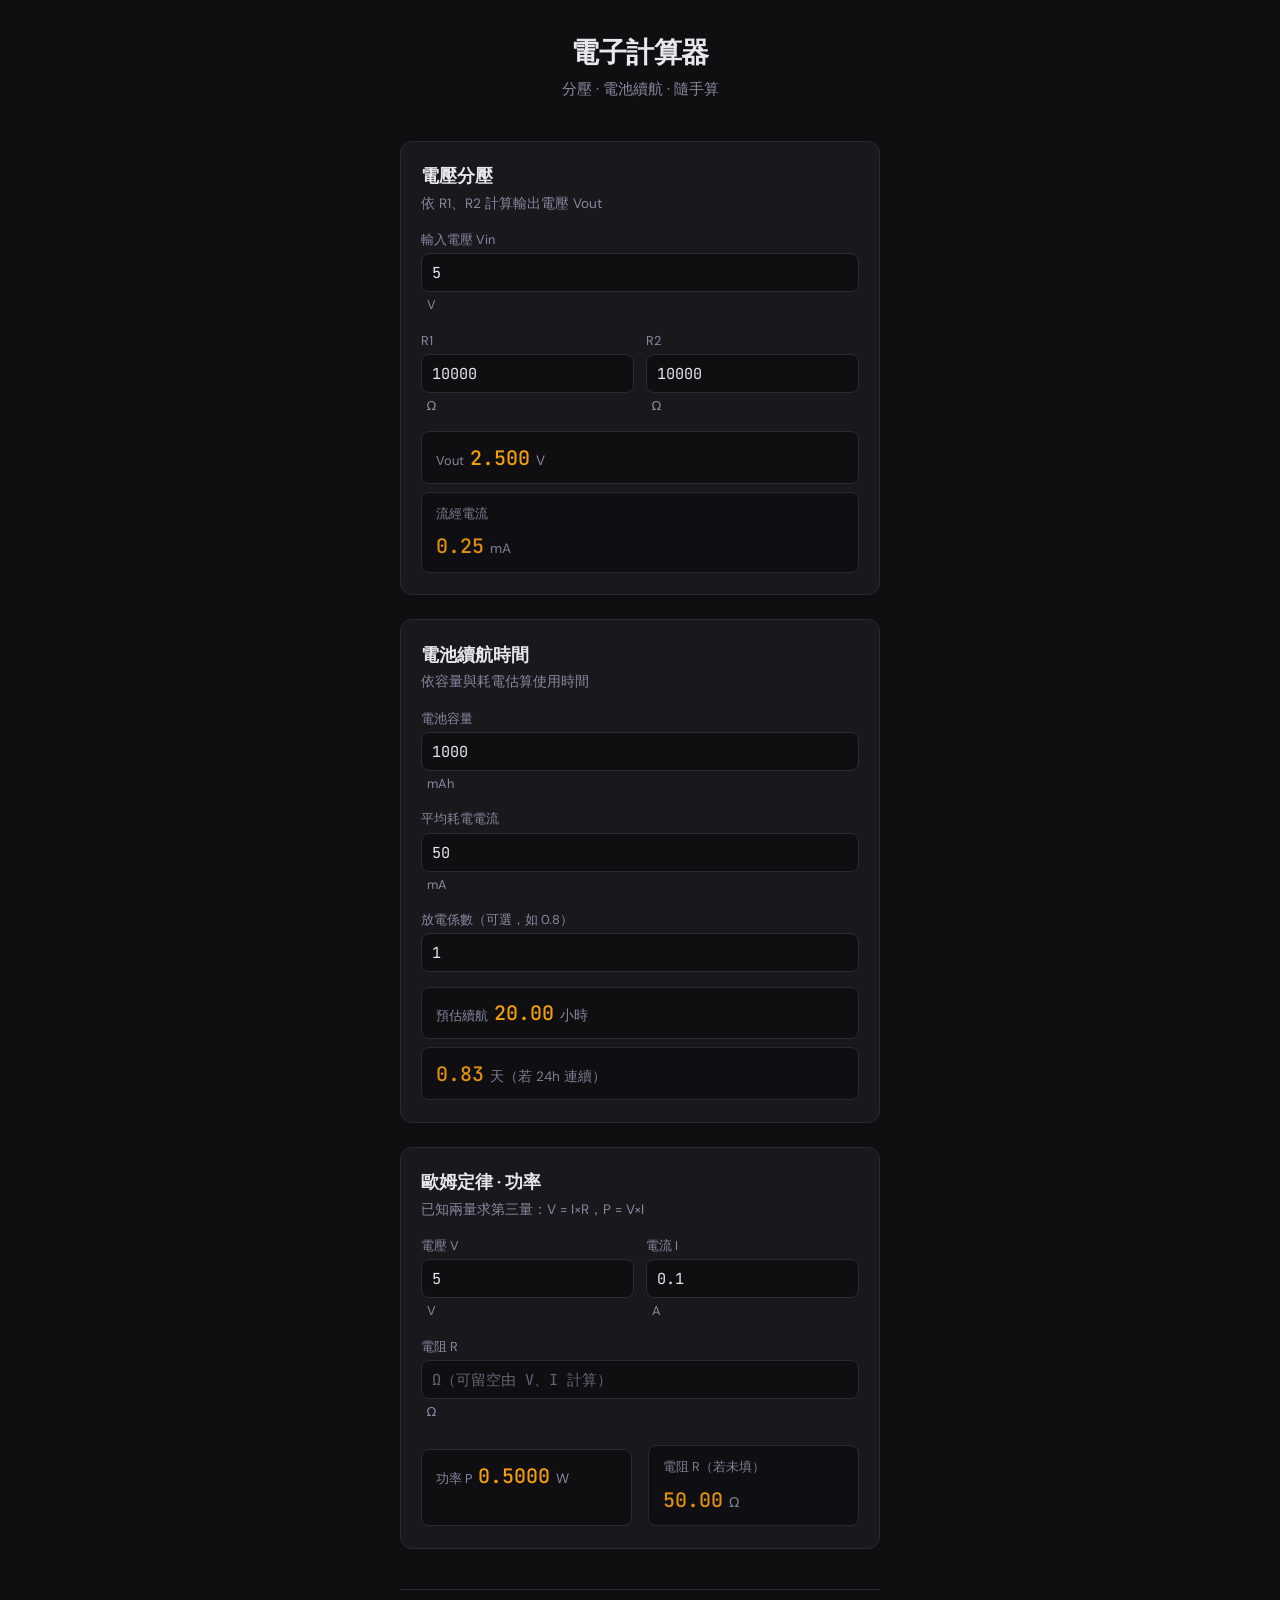
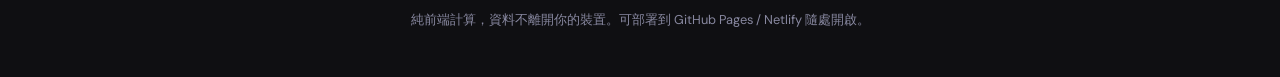
==== index.html @ b0f79627 "Add files via upload Initial upload" ====
<!DOCTYPE html>
<html lang="zh-Hant">
<head>
  <meta charset="UTF-8">
  <meta name="viewport" content="width=device-width, initial-scale=1">
  <title>電子計算器 · 分壓 · 電池續航</title>
  <link rel="preconnect" href="https://fonts.googleapis.com">
  <link rel="preconnect" href="https://fonts.gstatic.com" crossorigin>
  <link href="https://fonts.googleapis.com/css2?family=DM+Sans:ital,opsz,wght@0,9..40,400;0,9..40,600;0,9..40,700&family=JetBrains+Mono:wght@400;500&display=swap" rel="stylesheet">
  <link rel="stylesheet" href="styles.css">
</head>
<body>
  <div class="page">
    <header class="header">
      <h1>電子計算器</h1>
      <p class="tagline">分壓 · 電池續航 · 隨手算</p>
    </header>

    <main class="calculators">
      <!-- 電壓分壓 -->
      <section class="card" id="voltage-divider">
        <h2>電壓分壓</h2>
        <p class="card-desc">依 R1、R2 計算輸出電壓 Vout</p>
        <div class="form-row">
          <label>
            <span>輸入電壓 Vin</span>
            <input type="number" id="vin" value="5" step="any" min="0" placeholder="V">
            <span class="unit">V</span>
          </label>
        </div>
        <div class="form-row two-cols">
          <label>
            <span>R1</span>
            <input type="number" id="r1" value="10000" step="any" min="0" placeholder="Ω">
            <span class="unit">Ω</span>
          </label>
          <label>
            <span>R2</span>
            <input type="number" id="r2" value="10000" step="any" min="0" placeholder="Ω">
            <span class="unit">Ω</span>
          </label>
        </div>
        <div class="result-box">
          <div class="result-label">Vout</div>
          <div class="result-value" id="vout">—</div>
          <div class="result-unit">V</div>
        </div>
        <div class="result-box secondary">
          <div class="result-label">流經電流</div>
          <div class="result-value" id="divider-current">—</div>
          <div class="result-unit">mA</div>
        </div>
      </section>

      <!-- 電池續航 -->
      <section class="card" id="battery-life">
        <h2>電池續航時間</h2>
        <p class="card-desc">依容量與耗電估算使用時間</p>
        <div class="form-row">
          <label>
            <span>電池容量</span>
            <input type="number" id="capacity" value="1000" step="any" min="0" placeholder="mAh">
            <span class="unit">mAh</span>
          </label>
        </div>
        <div class="form-row">
          <label>
            <span>平均耗電電流</span>
            <input type="number" id="current-draw" value="50" step="any" min="0" placeholder="mA">
            <span class="unit">mA</span>
          </label>
        </div>
        <div class="form-row optional">
          <label>
            <span>放電係數（可選，如 0.8）</span>
            <input type="number" id="discharge-factor" value="1" step="0.05" min="0.1" max="1" placeholder="0.8">
          </label>
        </div>
        <div class="result-box">
          <div class="result-label">預估續航</div>
          <div class="result-value" id="runtime">—</div>
          <div class="result-unit">小時</div>
        </div>
        <div class="result-box secondary">
          <div class="result-value" id="runtime-days">—</div>
          <div class="result-unit">天（若 24h 連續）</div>
        </div>
      </section>

      <!-- 歐姆定律 / 功率 -->
      <section class="card" id="ohms-power">
        <h2>歐姆定律 · 功率</h2>
        <p class="card-desc">已知兩量求第三量：V = I×R，P = V×I</p>
        <div class="form-row two-cols">
          <label>
            <span>電壓 V</span>
            <input type="number" id="v" value="5" step="any" min="0" placeholder="V">
            <span class="unit">V</span>
          </label>
          <label>
            <span>電流 I</span>
            <input type="number" id="i" value="0.1" step="any" min="0" placeholder="A">
            <span class="unit">A</span>
          </label>
        </div>
        <div class="form-row">
          <label>
            <span>電阻 R</span>
            <input type="number" id="r" value="" step="any" min="0" placeholder="Ω（可留空由 V、I 計算）">
            <span class="unit">Ω</span>
          </label>
        </div>
        <div class="result-row">
          <div class="result-box">
            <div class="result-label">功率 P</div>
            <div class="result-value" id="power">—</div>
            <div class="result-unit">W</div>
          </div>
          <div class="result-box secondary">
            <div class="result-label">電阻 R（若未填）</div>
            <div class="result-value" id="r-calc">—</div>
            <div class="result-unit">Ω</div>
          </div>
        </div>
      </section>
    </main>

    <footer class="footer">
      <p>純前端計算，資料不離開你的裝置。可部署到 GitHub Pages / Netlify 隨處開啟。</p>
    </footer>
  </div>
  <script src="app.js"></script>
</body>
</html>
---- styles.css ----
:root {
  --bg: #0f0f12;
  --surface: #18181d;
  --surface-hover: #1e1e24;
  --border: #2a2a32;
  --text: #e8e8ec;
  --text-muted: #8888a0;
  --accent: #f59e0b;
  --accent-dim: #b45309;
  --success: #22c55e;
  --radius: 12px;
  --font-sans: 'DM Sans', system-ui, sans-serif;
  --font-mono: 'JetBrains Mono', ui-monospace, monospace;
}

* {
  box-sizing: border-box;
}

body {
  margin: 0;
  min-height: 100vh;
  background: var(--bg);
  color: var(--text);
  font-family: var(--font-sans);
  font-size: 16px;
  line-height: 1.5;
  -webkit-font-smoothing: antialiased;
}

.page {
  max-width: 520px;
  margin: 0 auto;
  padding: 2rem 1.25rem 3rem;
}

/* Header */
.header {
  text-align: center;
  margin-bottom: 2.5rem;
}

.header h1 {
  font-size: 1.75rem;
  font-weight: 700;
  letter-spacing: -0.02em;
  margin: 0 0 0.25rem;
  color: var(--text);
}

.tagline {
  margin: 0;
  color: var(--text-muted);
  font-size: 0.95rem;
}

/* Cards */
.calculators {
  display: flex;
  flex-direction: column;
  gap: 1.5rem;
}

.card {
  background: var(--surface);
  border: 1px solid var(--border);
  border-radius: var(--radius);
  padding: 1.35rem 1.25rem;
  transition: border-color 0.15s ease, background 0.15s ease;
}

.card:hover {
  background: var(--surface-hover);
  border-color: #353540;
}

.card h2 {
  font-size: 1.1rem;
  font-weight: 600;
  margin: 0 0 0.25rem;
  color: var(--text);
}

.card-desc {
  margin: 0 0 1rem;
  font-size: 0.85rem;
  color: var(--text-muted);
}

/* Form */
.form-row {
  margin-bottom: 0.9rem;
}

.form-row.two-cols {
  display: grid;
  grid-template-columns: 1fr 1fr;
  gap: 0.75rem;
}

.form-row.optional .unit {
  display: none;
}

label {
  display: block;
}

label span:first-child {
  display: block;
  font-size: 0.8rem;
  color: var(--text-muted);
  margin-bottom: 0.25rem;
}

input[type="number"] {
  width: 100%;
  padding: 0.5rem 0.65rem;
  font-family: var(--font-mono);
  font-size: 0.95rem;
  color: var(--text);
  background: var(--bg);
  border: 1px solid var(--border);
  border-radius: 8px;
  -moz-appearance: textfield;
}

input[type="number"]::placeholder {
  color: var(--text-muted);
  opacity: 0.7;
}

input[type="number"]::-webkit-outer-spin-button,
input[type="number"]::-webkit-inner-spin-button {
  -webkit-appearance: none;
  margin: 0;
}

input[type="number"]:focus {
  outline: none;
  border-color: var(--accent);
  box-shadow: 0 0 0 2px rgba(245, 158, 11, 0.2);
}

.unit {
  font-size: 0.8rem;
  color: var(--text-muted);
  margin-left: 0.35rem;
}

/* Results */
.result-box {
  display: flex;
  align-items: baseline;
  gap: 0.4rem;
  flex-wrap: wrap;
  margin-top: 0.75rem;
  padding: 0.65rem 0.85rem;
  background: var(--bg);
  border-radius: 8px;
  border: 1px solid var(--border);
}

.result-box.secondary {
  margin-top: 0.5rem;
  opacity: 0.9;
}

.result-label {
  font-size: 0.8rem;
  color: var(--text-muted);
  width: 100%;
  margin-bottom: 0.15rem;
}

.result-box:not(.secondary) .result-label {
  width: auto;
  margin-bottom: 0;
}

.result-value {
  font-family: var(--font-mono);
  font-size: 1.25rem;
  font-weight: 500;
  color: var(--accent);
}

.result-unit {
  font-size: 0.85rem;
  color: var(--text-muted);
}

.result-row {
  display: flex;
  flex-direction: column;
  gap: 0.5rem;
  margin-top: 0.75rem;
}

/* Footer */
.footer {
  margin-top: 2.5rem;
  padding-top: 1.25rem;
  border-top: 1px solid var(--border);
  text-align: center;
}

.footer p {
  margin: 0;
  font-size: 0.8rem;
  color: var(--text-muted);
}

@media (min-width: 480px) {
  .result-row {
    flex-direction: row;
    gap: 1rem;
  }
  .result-row .result-box {
    flex: 1;
  }
}
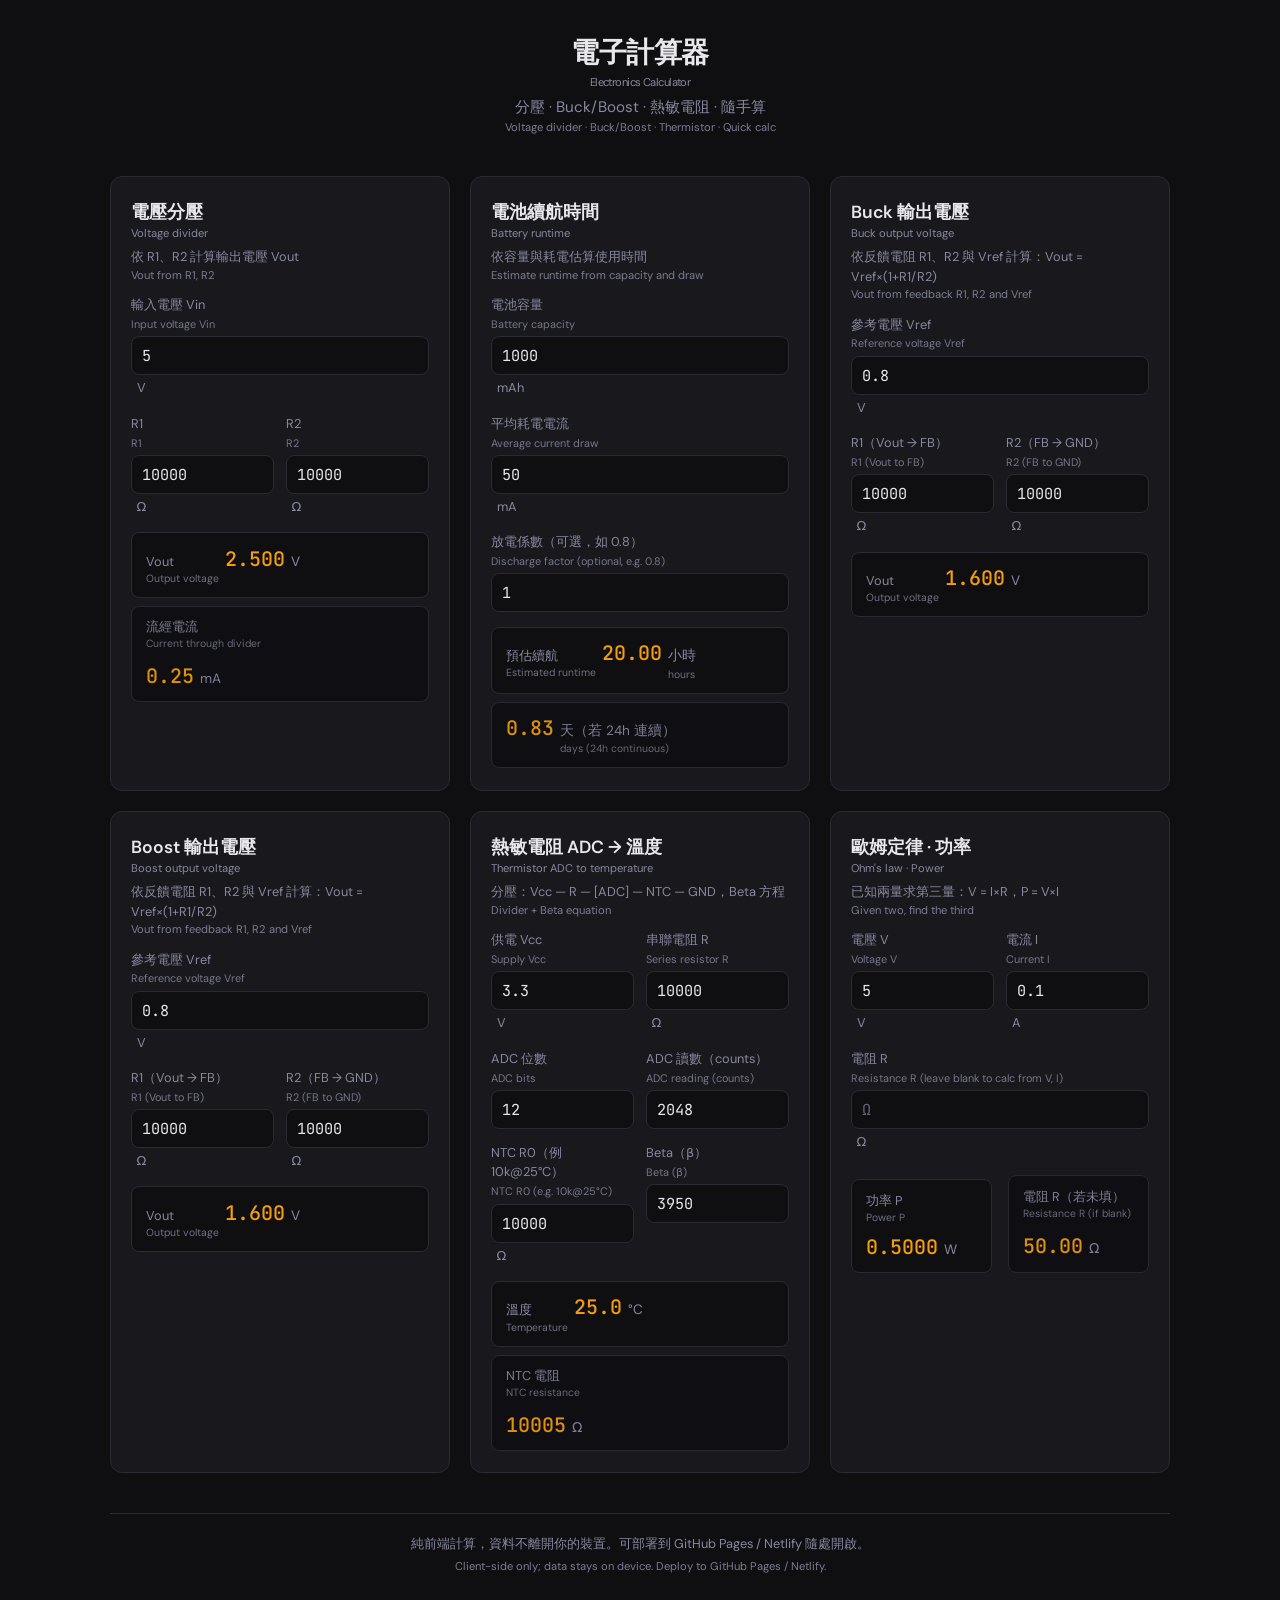
==== commit fa17745d: "v2: Buck/Boost 計算器、熱敏電阻 ADC→溫度、3 欄版面、中英雙語標示 Co-authored-by: Cursor <cursoragent@cursor.com>" ====
--- a/index.html
+++ b/index.html
@@ -3,7 +3,7 @@
 <head>
   <meta charset="UTF-8">
   <meta name="viewport" content="width=device-width, initial-scale=1">
-  <title>電子計算器 · 分壓 · 電池續航</title>
+  <title>電子計算器 · 分壓 · Buck/Boost · 熱敏電阻</title>
   <link rel="preconnect" href="https://fonts.googleapis.com">
   <link rel="preconnect" href="https://fonts.gstatic.com" crossorigin>
   <link href="https://fonts.googleapis.com/css2?family=DM+Sans:ital,opsz,wght@0,9..40,400;0,9..40,600;0,9..40,700&family=JetBrains+Mono:wght@400;500&display=swap" rel="stylesheet">
@@ -12,41 +12,44 @@
 <body>
   <div class="page">
     <header class="header">
-      <h1>電子計算器</h1>
-      <p class="tagline">分壓 · 電池續航 · 隨手算</p>
+      <h1>電子計算器 <span class="card-title-en">Electronics Calculator</span></h1>
+      <p class="tagline">分壓 · Buck/Boost · 熱敏電阻 · 隨手算 <span class="card-desc-en">Voltage divider · Buck/Boost · Thermistor · Quick calc</span></p>
     </header>
 
     <main class="calculators">
       <!-- 電壓分壓 -->
       <section class="card" id="voltage-divider">
-        <h2>電壓分壓</h2>
-        <p class="card-desc">依 R1、R2 計算輸出電壓 Vout</p>
-        <div class="form-row">
-          <label>
-            <span>輸入電壓 Vin</span>
+        <h2>電壓分壓 <span class="card-title-en">Voltage divider</span></h2>
+        <p class="card-desc">依 R1、R2 計算輸出電壓 Vout <span class="card-desc-en">Vout from R1, R2</span></p>
+        <div class="form-row">
+          <label>
+            <span class="label-zh">輸入電壓 Vin</span>
+            <span class="label-en">Input voltage Vin</span>
             <input type="number" id="vin" value="5" step="any" min="0" placeholder="V">
             <span class="unit">V</span>
           </label>
         </div>
         <div class="form-row two-cols">
           <label>
-            <span>R1</span>
+            <span class="label-zh">R1</span>
+            <span class="label-en">R1</span>
             <input type="number" id="r1" value="10000" step="any" min="0" placeholder="Ω">
             <span class="unit">Ω</span>
           </label>
           <label>
-            <span>R2</span>
+            <span class="label-zh">R2</span>
+            <span class="label-en">R2</span>
             <input type="number" id="r2" value="10000" step="any" min="0" placeholder="Ω">
             <span class="unit">Ω</span>
           </label>
         </div>
         <div class="result-box">
-          <div class="result-label">Vout</div>
+          <div class="result-label">Vout <span class="result-label-en">Output voltage</span></div>
           <div class="result-value" id="vout">—</div>
           <div class="result-unit">V</div>
         </div>
         <div class="result-box secondary">
-          <div class="result-label">流經電流</div>
+          <div class="result-label">流經電流 <span class="result-label-en">Current through divider</span></div>
           <div class="result-value" id="divider-current">—</div>
           <div class="result-unit">mA</div>
         </div>
@@ -54,70 +57,197 @@
 
       <!-- 電池續航 -->
       <section class="card" id="battery-life">
-        <h2>電池續航時間</h2>
-        <p class="card-desc">依容量與耗電估算使用時間</p>
-        <div class="form-row">
-          <label>
-            <span>電池容量</span>
+        <h2>電池續航時間 <span class="card-title-en">Battery runtime</span></h2>
+        <p class="card-desc">依容量與耗電估算使用時間 <span class="card-desc-en">Estimate runtime from capacity and draw</span></p>
+        <div class="form-row">
+          <label>
+            <span class="label-zh">電池容量</span>
+            <span class="label-en">Battery capacity</span>
             <input type="number" id="capacity" value="1000" step="any" min="0" placeholder="mAh">
             <span class="unit">mAh</span>
           </label>
         </div>
         <div class="form-row">
           <label>
-            <span>平均耗電電流</span>
+            <span class="label-zh">平均耗電電流</span>
+            <span class="label-en">Average current draw</span>
             <input type="number" id="current-draw" value="50" step="any" min="0" placeholder="mA">
             <span class="unit">mA</span>
           </label>
         </div>
         <div class="form-row optional">
           <label>
-            <span>放電係數（可選，如 0.8）</span>
+            <span class="label-zh">放電係數（可選，如 0.8）</span>
+            <span class="label-en">Discharge factor (optional, e.g. 0.8)</span>
             <input type="number" id="discharge-factor" value="1" step="0.05" min="0.1" max="1" placeholder="0.8">
           </label>
         </div>
         <div class="result-box">
-          <div class="result-label">預估續航</div>
+          <div class="result-label">預估續航 <span class="result-label-en">Estimated runtime</span></div>
           <div class="result-value" id="runtime">—</div>
-          <div class="result-unit">小時</div>
+          <div class="result-unit">小時 <span class="result-label-en">hours</span></div>
         </div>
         <div class="result-box secondary">
           <div class="result-value" id="runtime-days">—</div>
-          <div class="result-unit">天（若 24h 連續）</div>
+          <div class="result-unit">天（若 24h 連續） <span class="result-label-en">days (24h continuous)</span></div>
+        </div>
+      </section>
+
+      <!-- Buck 輸出電壓 (R1, R2) -->
+      <section class="card" id="buck-vout">
+        <h2>Buck 輸出電壓 <span class="card-title-en">Buck output voltage</span></h2>
+        <p class="card-desc">依反饋電阻 R1、R2 與 Vref 計算：Vout = Vref×(1+R1/R2) <span class="card-desc-en">Vout from feedback R1, R2 and Vref</span></p>
+        <div class="form-row">
+          <label>
+            <span class="label-zh">參考電壓 Vref</span>
+            <span class="label-en">Reference voltage Vref</span>
+            <input type="number" id="buck-vref" value="0.8" step="0.01" min="0" placeholder="V">
+            <span class="unit">V</span>
+          </label>
+        </div>
+        <div class="form-row two-cols">
+          <label>
+            <span class="label-zh">R1（Vout → FB）</span>
+            <span class="label-en">R1 (Vout to FB)</span>
+            <input type="number" id="buck-r1" value="10000" step="any" min="0" placeholder="Ω">
+            <span class="unit">Ω</span>
+          </label>
+          <label>
+            <span class="label-zh">R2（FB → GND）</span>
+            <span class="label-en">R2 (FB to GND)</span>
+            <input type="number" id="buck-r2" value="10000" step="any" min="0" placeholder="Ω">
+            <span class="unit">Ω</span>
+          </label>
+        </div>
+        <div class="result-box">
+          <div class="result-label">Vout <span class="result-label-en">Output voltage</span></div>
+          <div class="result-value" id="buck-vout-result">—</div>
+          <div class="result-unit">V</div>
+        </div>
+      </section>
+
+      <!-- Boost 輸出電壓 (R1, R2) -->
+      <section class="card" id="boost-vout">
+        <h2>Boost 輸出電壓 <span class="card-title-en">Boost output voltage</span></h2>
+        <p class="card-desc">依反饋電阻 R1、R2 與 Vref 計算：Vout = Vref×(1+R1/R2) <span class="card-desc-en">Vout from feedback R1, R2 and Vref</span></p>
+        <div class="form-row">
+          <label>
+            <span class="label-zh">參考電壓 Vref</span>
+            <span class="label-en">Reference voltage Vref</span>
+            <input type="number" id="boost-vref" value="0.8" step="0.01" min="0" placeholder="V">
+            <span class="unit">V</span>
+          </label>
+        </div>
+        <div class="form-row two-cols">
+          <label>
+            <span class="label-zh">R1（Vout → FB）</span>
+            <span class="label-en">R1 (Vout to FB)</span>
+            <input type="number" id="boost-r1" value="10000" step="any" min="0" placeholder="Ω">
+            <span class="unit">Ω</span>
+          </label>
+          <label>
+            <span class="label-zh">R2（FB → GND）</span>
+            <span class="label-en">R2 (FB to GND)</span>
+            <input type="number" id="boost-r2" value="10000" step="any" min="0" placeholder="Ω">
+            <span class="unit">Ω</span>
+          </label>
+        </div>
+        <div class="result-box">
+          <div class="result-label">Vout <span class="result-label-en">Output voltage</span></div>
+          <div class="result-value" id="boost-vout-result">—</div>
+          <div class="result-unit">V</div>
+        </div>
+      </section>
+
+      <!-- 熱敏電阻 ADC → 溫度 -->
+      <section class="card" id="thermistor-adc">
+        <h2>熱敏電阻 ADC → 溫度 <span class="card-title-en">Thermistor ADC to temperature</span></h2>
+        <p class="card-desc">分壓：Vcc — R — [ADC] — NTC — GND，Beta 方程 <span class="card-desc-en">Divider + Beta equation</span></p>
+        <div class="form-row two-cols">
+          <label>
+            <span class="label-zh">供電 Vcc</span>
+            <span class="label-en">Supply Vcc</span>
+            <input type="number" id="th-vcc" value="3.3" step="0.1" min="0" placeholder="V">
+            <span class="unit">V</span>
+          </label>
+          <label>
+            <span class="label-zh">串聯電阻 R</span>
+            <span class="label-en">Series resistor R</span>
+            <input type="number" id="th-r-series" value="10000" step="any" min="0" placeholder="Ω">
+            <span class="unit">Ω</span>
+          </label>
+        </div>
+        <div class="form-row two-cols">
+          <label>
+            <span class="label-zh">ADC 位數</span>
+            <span class="label-en">ADC bits</span>
+            <input type="number" id="th-adc-bits" value="12" step="1" min="8" max="16" placeholder="10 or 12">
+          </label>
+          <label>
+            <span class="label-zh">ADC 讀數（counts）</span>
+            <span class="label-en">ADC reading (counts)</span>
+            <input type="number" id="th-adc-value" value="2048" step="1" min="0" placeholder="0">
+          </label>
+        </div>
+        <div class="form-row two-cols">
+          <label>
+            <span class="label-zh">NTC R0（例 10k@25°C）</span>
+            <span class="label-en">NTC R0 (e.g. 10k@25°C)</span>
+            <input type="number" id="th-r0" value="10000" step="any" min="0" placeholder="Ω">
+            <span class="unit">Ω</span>
+          </label>
+          <label>
+            <span class="label-zh">Beta（β）</span>
+            <span class="label-en">Beta (β)</span>
+            <input type="number" id="th-beta" value="3950" step="any" min="0" placeholder="K">
+          </label>
+        </div>
+        <div class="result-box">
+          <div class="result-label">溫度 <span class="result-label-en">Temperature</span></div>
+          <div class="result-value" id="th-temp">—</div>
+          <div class="result-unit">°C</div>
+        </div>
+        <div class="result-box secondary">
+          <div class="result-label">NTC 電阻 <span class="result-label-en">NTC resistance</span></div>
+          <div class="result-value" id="th-r-ntc">—</div>
+          <div class="result-unit">Ω</div>
         </div>
       </section>
 
       <!-- 歐姆定律 / 功率 -->
       <section class="card" id="ohms-power">
-        <h2>歐姆定律 · 功率</h2>
-        <p class="card-desc">已知兩量求第三量：V = I×R，P = V×I</p>
-        <div class="form-row two-cols">
-          <label>
-            <span>電壓 V</span>
+        <h2>歐姆定律 · 功率 <span class="card-title-en">Ohm's law · Power</span></h2>
+        <p class="card-desc">已知兩量求第三量：V = I×R，P = V×I <span class="card-desc-en">Given two, find the third</span></p>
+        <div class="form-row two-cols">
+          <label>
+            <span class="label-zh">電壓 V</span>
+            <span class="label-en">Voltage V</span>
             <input type="number" id="v" value="5" step="any" min="0" placeholder="V">
             <span class="unit">V</span>
           </label>
           <label>
-            <span>電流 I</span>
+            <span class="label-zh">電流 I</span>
+            <span class="label-en">Current I</span>
             <input type="number" id="i" value="0.1" step="any" min="0" placeholder="A">
             <span class="unit">A</span>
           </label>
         </div>
         <div class="form-row">
           <label>
-            <span>電阻 R</span>
-            <input type="number" id="r" value="" step="any" min="0" placeholder="Ω（可留空由 V、I 計算）">
+            <span class="label-zh">電阻 R</span>
+            <span class="label-en">Resistance R (leave blank to calc from V, I)</span>
+            <input type="number" id="r" value="" step="any" min="0" placeholder="Ω">
             <span class="unit">Ω</span>
           </label>
         </div>
         <div class="result-row">
           <div class="result-box">
-            <div class="result-label">功率 P</div>
+            <div class="result-label">功率 P <span class="result-label-en">Power P</span></div>
             <div class="result-value" id="power">—</div>
             <div class="result-unit">W</div>
           </div>
           <div class="result-box secondary">
-            <div class="result-label">電阻 R（若未填）</div>
+            <div class="result-label">電阻 R（若未填） <span class="result-label-en">Resistance R (if blank)</span></div>
             <div class="result-value" id="r-calc">—</div>
             <div class="result-unit">Ω</div>
           </div>
@@ -126,7 +256,7 @@
     </main>
 
     <footer class="footer">
-      <p>純前端計算，資料不離開你的裝置。可部署到 GitHub Pages / Netlify 隨處開啟。</p>
+      <p>純前端計算，資料不離開你的裝置。可部署到 GitHub Pages / Netlify 隨處開啟。 <span class="card-desc-en">Client-side only; data stays on device. Deploy to GitHub Pages / Netlify.</span></p>
     </footer>
   </div>
   <script src="app.js"></script>
--- a/styles.css
+++ b/styles.css
@@ -29,7 +29,7 @@
 }
 
 .page {
-  max-width: 520px;
+  max-width: 1100px;
   margin: 0 auto;
   padding: 2rem 1.25rem 3rem;
 }
@@ -54,11 +54,24 @@
   font-size: 0.95rem;
 }
 
-/* Cards */
+/* Cards — 一排 3 個，小螢幕 1～2 欄 */
 .calculators {
-  display: flex;
-  flex-direction: column;
-  gap: 1.5rem;
+  display: grid;
+  grid-template-columns: 1fr;
+  gap: 1.25rem;
+}
+
+@media (min-width: 600px) {
+  .calculators {
+    grid-template-columns: repeat(2, 1fr);
+  }
+}
+
+@media (min-width: 900px) {
+  .calculators {
+    grid-template-columns: repeat(3, 1fr);
+    gap: 1.25rem;
+  }
 }
 
 .card {
@@ -77,14 +90,30 @@
 .card h2 {
   font-size: 1.1rem;
   font-weight: 600;
-  margin: 0 0 0.25rem;
-  color: var(--text);
+  margin: 0 0 0.15rem;
+  color: var(--text);
+}
+
+.card-title-en {
+  display: block;
+  font-size: 0.7rem;
+  font-weight: 400;
+  color: var(--text-muted);
+  margin-bottom: 0.35rem;
 }
 
 .card-desc {
-  margin: 0 0 1rem;
-  font-size: 0.85rem;
-  color: var(--text-muted);
+  margin: 0 0 0.5rem;
+  font-size: 0.8rem;
+  color: var(--text-muted);
+}
+
+.card-desc-en {
+  display: block;
+  font-size: 0.7rem;
+  color: var(--text-muted);
+  opacity: 0.9;
+  margin-bottom: 0.75rem;
 }
 
 /* Form */
@@ -106,10 +135,18 @@
   display: block;
 }
 
-label span:first-child {
-  display: block;
-  font-size: 0.8rem;
-  color: var(--text-muted);
+label .label-zh {
+  display: block;
+  font-size: 0.8rem;
+  color: var(--text-muted);
+  margin-bottom: 0.1rem;
+}
+
+label .label-en {
+  display: block;
+  font-size: 0.68rem;
+  color: var(--text-muted);
+  opacity: 0.85;
   margin-bottom: 0.25rem;
 }
 
@@ -173,6 +210,12 @@
   margin-bottom: 0.15rem;
 }
 
+.result-label-en {
+  display: block;
+  font-size: 0.65rem;
+  opacity: 0.8;
+}
+
 .result-box:not(.secondary) .result-label {
   width: auto;
   margin-bottom: 0;
@@ -211,6 +254,11 @@
   color: var(--text-muted);
 }
 
+.footer .card-desc-en {
+  margin-bottom: 0;
+  margin-top: 0.25rem;
+}
+
 @media (min-width: 480px) {
   .result-row {
     flex-direction: row;
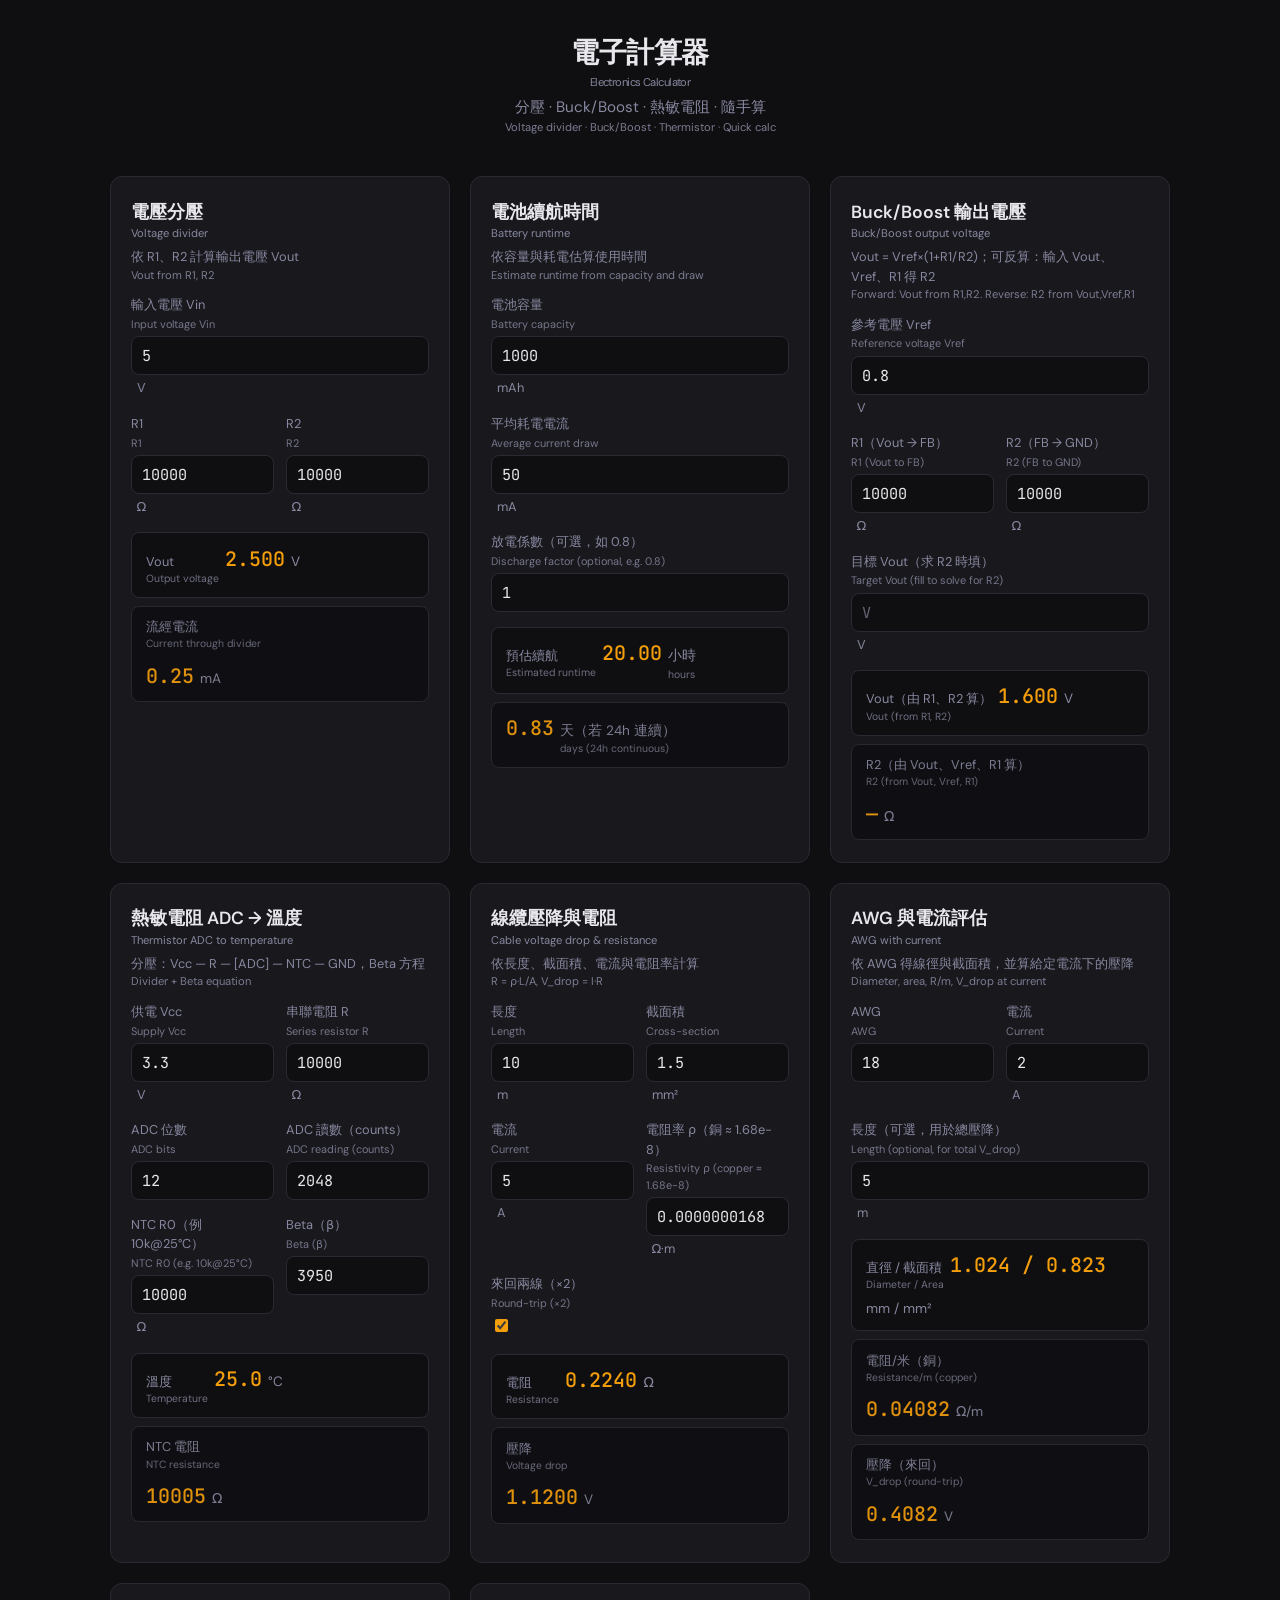
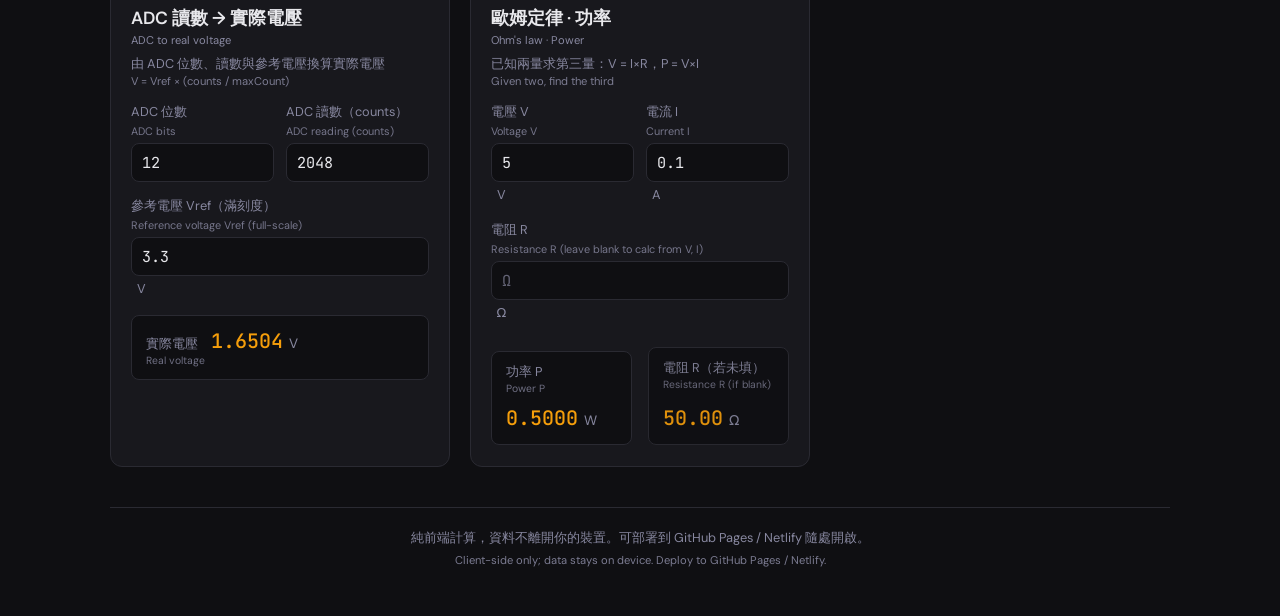
==== commit 14b8ea82: "新增：線纜壓降/電阻、AWG與電流、ADC→電壓；Buck/Boost 合併並支援反算 R2 Co-authored-by: Cursor <cursoragent@cursor.com>" ====
--- a/index.html
+++ b/index.html
@@ -93,15 +93,15 @@
         </div>
       </section>
 
-      <!-- Buck 輸出電壓 (R1, R2) -->
-      <section class="card" id="buck-vout">
-        <h2>Buck 輸出電壓 <span class="card-title-en">Buck output voltage</span></h2>
-        <p class="card-desc">依反饋電阻 R1、R2 與 Vref 計算：Vout = Vref×(1+R1/R2) <span class="card-desc-en">Vout from feedback R1, R2 and Vref</span></p>
+      <!-- Buck/Boost 輸出電壓（合併，含反算 R2） -->
+      <section class="card" id="buck-boost-vout">
+        <h2>Buck/Boost 輸出電壓 <span class="card-title-en">Buck/Boost output voltage</span></h2>
+        <p class="card-desc">Vout = Vref×(1+R1/R2)；可反算：輸入 Vout、Vref、R1 得 R2 <span class="card-desc-en">Forward: Vout from R1,R2. Reverse: R2 from Vout,Vref,R1</span></p>
         <div class="form-row">
           <label>
             <span class="label-zh">參考電壓 Vref</span>
             <span class="label-en">Reference voltage Vref</span>
-            <input type="number" id="buck-vref" value="0.8" step="0.01" min="0" placeholder="V">
+            <input type="number" id="bb-vref" value="0.8" step="0.01" min="0" placeholder="V">
             <span class="unit">V</span>
           </label>
         </div>
@@ -109,53 +109,33 @@
           <label>
             <span class="label-zh">R1（Vout → FB）</span>
             <span class="label-en">R1 (Vout to FB)</span>
-            <input type="number" id="buck-r1" value="10000" step="any" min="0" placeholder="Ω">
+            <input type="number" id="bb-r1" value="10000" step="any" min="0" placeholder="Ω">
             <span class="unit">Ω</span>
           </label>
           <label>
             <span class="label-zh">R2（FB → GND）</span>
             <span class="label-en">R2 (FB to GND)</span>
-            <input type="number" id="buck-r2" value="10000" step="any" min="0" placeholder="Ω">
-            <span class="unit">Ω</span>
-          </label>
-        </div>
-        <div class="result-box">
-          <div class="result-label">Vout <span class="result-label-en">Output voltage</span></div>
-          <div class="result-value" id="buck-vout-result">—</div>
-          <div class="result-unit">V</div>
-        </div>
-      </section>
-
-      <!-- Boost 輸出電壓 (R1, R2) -->
-      <section class="card" id="boost-vout">
-        <h2>Boost 輸出電壓 <span class="card-title-en">Boost output voltage</span></h2>
-        <p class="card-desc">依反饋電阻 R1、R2 與 Vref 計算：Vout = Vref×(1+R1/R2) <span class="card-desc-en">Vout from feedback R1, R2 and Vref</span></p>
-        <div class="form-row">
-          <label>
-            <span class="label-zh">參考電壓 Vref</span>
-            <span class="label-en">Reference voltage Vref</span>
-            <input type="number" id="boost-vref" value="0.8" step="0.01" min="0" placeholder="V">
-            <span class="unit">V</span>
-          </label>
-        </div>
-        <div class="form-row two-cols">
-          <label>
-            <span class="label-zh">R1（Vout → FB）</span>
-            <span class="label-en">R1 (Vout to FB)</span>
-            <input type="number" id="boost-r1" value="10000" step="any" min="0" placeholder="Ω">
-            <span class="unit">Ω</span>
-          </label>
-          <label>
-            <span class="label-zh">R2（FB → GND）</span>
-            <span class="label-en">R2 (FB to GND)</span>
-            <input type="number" id="boost-r2" value="10000" step="any" min="0" placeholder="Ω">
-            <span class="unit">Ω</span>
-          </label>
-        </div>
-        <div class="result-box">
-          <div class="result-label">Vout <span class="result-label-en">Output voltage</span></div>
-          <div class="result-value" id="boost-vout-result">—</div>
-          <div class="result-unit">V</div>
+            <input type="number" id="bb-r2" value="10000" step="any" min="0" placeholder="Ω（求 Vout 時填）">
+            <span class="unit">Ω</span>
+          </label>
+        </div>
+        <div class="form-row">
+          <label>
+            <span class="label-zh">目標 Vout（求 R2 時填）</span>
+            <span class="label-en">Target Vout (fill to solve for R2)</span>
+            <input type="number" id="bb-vout-in" value="" step="any" min="0" placeholder="V">
+            <span class="unit">V</span>
+          </label>
+        </div>
+        <div class="result-box">
+          <div class="result-label">Vout（由 R1、R2 算） <span class="result-label-en">Vout (from R1, R2)</span></div>
+          <div class="result-value" id="bb-vout-result">—</div>
+          <div class="result-unit">V</div>
+        </div>
+        <div class="result-box secondary">
+          <div class="result-label">R2（由 Vout、Vref、R1 算） <span class="result-label-en">R2 (from Vout, Vref, R1)</span></div>
+          <div class="result-value" id="bb-r2-result">—</div>
+          <div class="result-unit">Ω</div>
         </div>
       </section>
 
@@ -211,6 +191,130 @@
           <div class="result-label">NTC 電阻 <span class="result-label-en">NTC resistance</span></div>
           <div class="result-value" id="th-r-ntc">—</div>
           <div class="result-unit">Ω</div>
+        </div>
+      </section>
+
+      <!-- 線纜壓降與電阻 -->
+      <section class="card" id="cable-drop">
+        <h2>線纜壓降與電阻 <span class="card-title-en">Cable voltage drop & resistance</span></h2>
+        <p class="card-desc">依長度、截面積、電流與電阻率計算 <span class="card-desc-en">R = ρ·L/A, V_drop = I·R</span></p>
+        <div class="form-row two-cols">
+          <label>
+            <span class="label-zh">長度</span>
+            <span class="label-en">Length</span>
+            <input type="number" id="cable-len" value="10" step="any" min="0" placeholder="m">
+            <span class="unit">m</span>
+          </label>
+          <label>
+            <span class="label-zh">截面積</span>
+            <span class="label-en">Cross-section</span>
+            <input type="number" id="cable-csa" value="1.5" step="0.1" min="0" placeholder="mm²">
+            <span class="unit">mm²</span>
+          </label>
+        </div>
+        <div class="form-row two-cols">
+          <label>
+            <span class="label-zh">電流</span>
+            <span class="label-en">Current</span>
+            <input type="number" id="cable-i" value="5" step="any" min="0" placeholder="A">
+            <span class="unit">A</span>
+          </label>
+          <label>
+            <span class="label-zh">電阻率 ρ（銅 ≈ 1.68e-8）</span>
+            <span class="label-en">Resistivity ρ (copper ≈ 1.68e-8)</span>
+            <input type="number" id="cable-rho" value="0.0000000168" step="1e-10" min="0" placeholder="Ω·m">
+            <span class="unit">Ω·m</span>
+          </label>
+        </div>
+        <div class="form-row optional">
+          <label>
+            <span class="label-zh">來回兩線（×2）</span>
+            <span class="label-en">Round-trip (×2)</span>
+            <input type="checkbox" id="cable-roundtrip" checked>
+          </label>
+        </div>
+        <div class="result-box">
+          <div class="result-label">電阻 <span class="result-label-en">Resistance</span></div>
+          <div class="result-value" id="cable-r">—</div>
+          <div class="result-unit">Ω</div>
+        </div>
+        <div class="result-box secondary">
+          <div class="result-label">壓降 <span class="result-label-en">Voltage drop</span></div>
+          <div class="result-value" id="cable-vdrop">—</div>
+          <div class="result-unit">V</div>
+        </div>
+      </section>
+
+      <!-- AWG 與電流評估 -->
+      <section class="card" id="awg-current">
+        <h2>AWG 與電流評估 <span class="card-title-en">AWG with current</span></h2>
+        <p class="card-desc">依 AWG 得線徑與截面積，並算給定電流下的壓降 <span class="card-desc-en">Diameter, area, R/m, V_drop at current</span></p>
+        <div class="form-row two-cols">
+          <label>
+            <span class="label-zh">AWG</span>
+            <span class="label-en">AWG</span>
+            <input type="number" id="awg-n" value="18" step="1" min="0" max="40" placeholder="0–40">
+          </label>
+          <label>
+            <span class="label-zh">電流</span>
+            <span class="label-en">Current</span>
+            <input type="number" id="awg-i" value="2" step="any" min="0" placeholder="A">
+            <span class="unit">A</span>
+          </label>
+        </div>
+        <div class="form-row">
+          <label>
+            <span class="label-zh">長度（可選，用於總壓降）</span>
+            <span class="label-en">Length (optional, for total V_drop)</span>
+            <input type="number" id="awg-len" value="5" step="any" min="0" placeholder="m">
+            <span class="unit">m</span>
+          </label>
+        </div>
+        <div class="result-box">
+          <div class="result-label">直徑 / 截面積 <span class="result-label-en">Diameter / Area</span></div>
+          <div class="result-value" id="awg-dia">—</div>
+          <div class="result-unit">mm / mm²</div>
+        </div>
+        <div class="result-box secondary">
+          <div class="result-label">電阻/米（銅） <span class="result-label-en">Resistance/m (copper)</span></div>
+          <div class="result-value" id="awg-rpm">—</div>
+          <div class="result-unit">Ω/m</div>
+        </div>
+        <div class="result-box secondary">
+          <div class="result-label">壓降（來回） <span class="result-label-en">V_drop (round-trip)</span></div>
+          <div class="result-value" id="awg-vdrop">—</div>
+          <div class="result-unit">V</div>
+        </div>
+      </section>
+
+      <!-- ADC 讀數 → 實際電壓 -->
+      <section class="card" id="adc-voltage">
+        <h2>ADC 讀數 → 實際電壓 <span class="card-title-en">ADC to real voltage</span></h2>
+        <p class="card-desc">由 ADC 位數、讀數與參考電壓換算實際電壓 <span class="card-desc-en">V = Vref × (counts / maxCount)</span></p>
+        <div class="form-row two-cols">
+          <label>
+            <span class="label-zh">ADC 位數</span>
+            <span class="label-en">ADC bits</span>
+            <input type="number" id="adc-v-bits" value="12" step="1" min="8" max="16" placeholder="10 or 12">
+          </label>
+          <label>
+            <span class="label-zh">ADC 讀數（counts）</span>
+            <span class="label-en">ADC reading (counts)</span>
+            <input type="number" id="adc-v-value" value="2048" step="1" min="0" placeholder="0">
+          </label>
+        </div>
+        <div class="form-row">
+          <label>
+            <span class="label-zh">參考電壓 Vref（滿刻度）</span>
+            <span class="label-en">Reference voltage Vref (full-scale)</span>
+            <input type="number" id="adc-v-ref" value="3.3" step="0.1" min="0" placeholder="V">
+            <span class="unit">V</span>
+          </label>
+        </div>
+        <div class="result-box">
+          <div class="result-label">實際電壓 <span class="result-label-en">Real voltage</span></div>
+          <div class="result-value" id="adc-v-result">—</div>
+          <div class="result-unit">V</div>
         </div>
       </section>
 
--- a/styles.css
+++ b/styles.css
@@ -179,6 +179,12 @@
   box-shadow: 0 0 0 2px rgba(245, 158, 11, 0.2);
 }
 
+input[type="checkbox"] {
+  width: auto;
+  margin-right: 0.5rem;
+  accent-color: var(--accent);
+}
+
 .unit {
   font-size: 0.8rem;
   color: var(--text-muted);
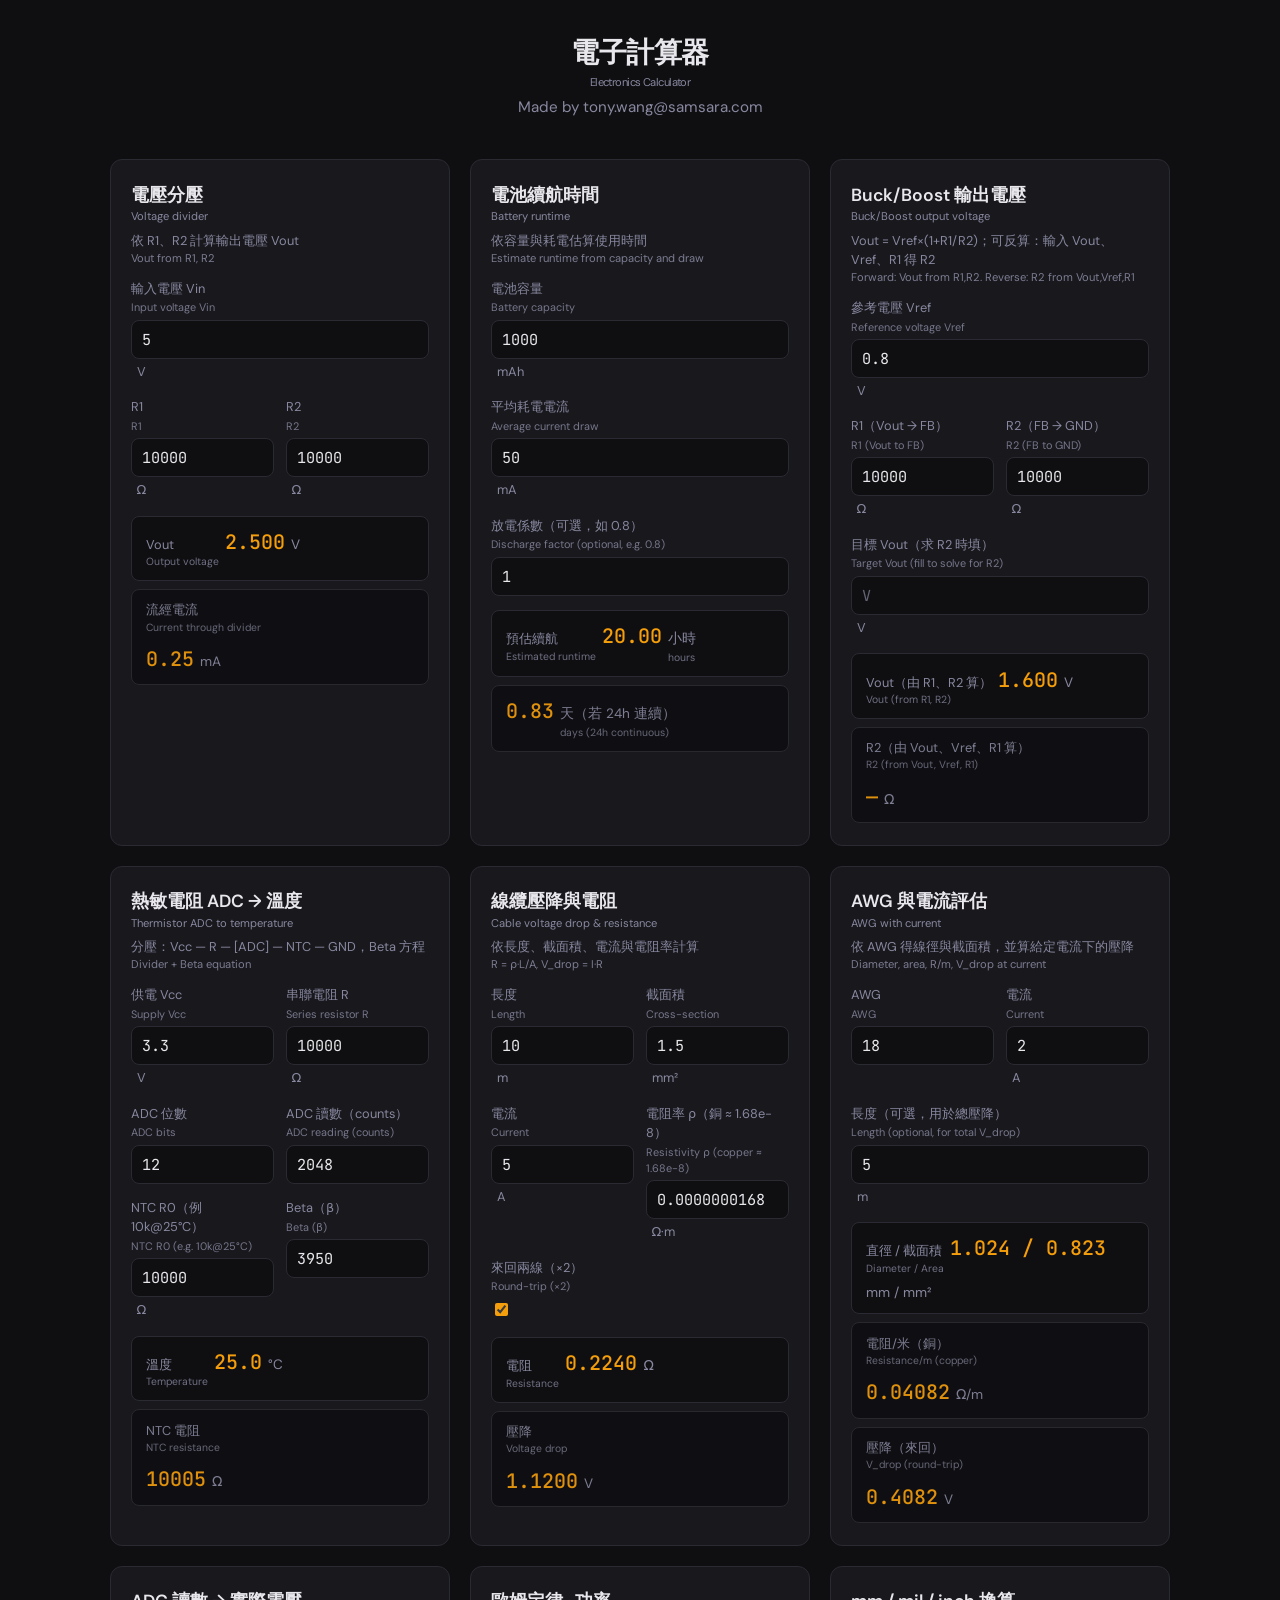
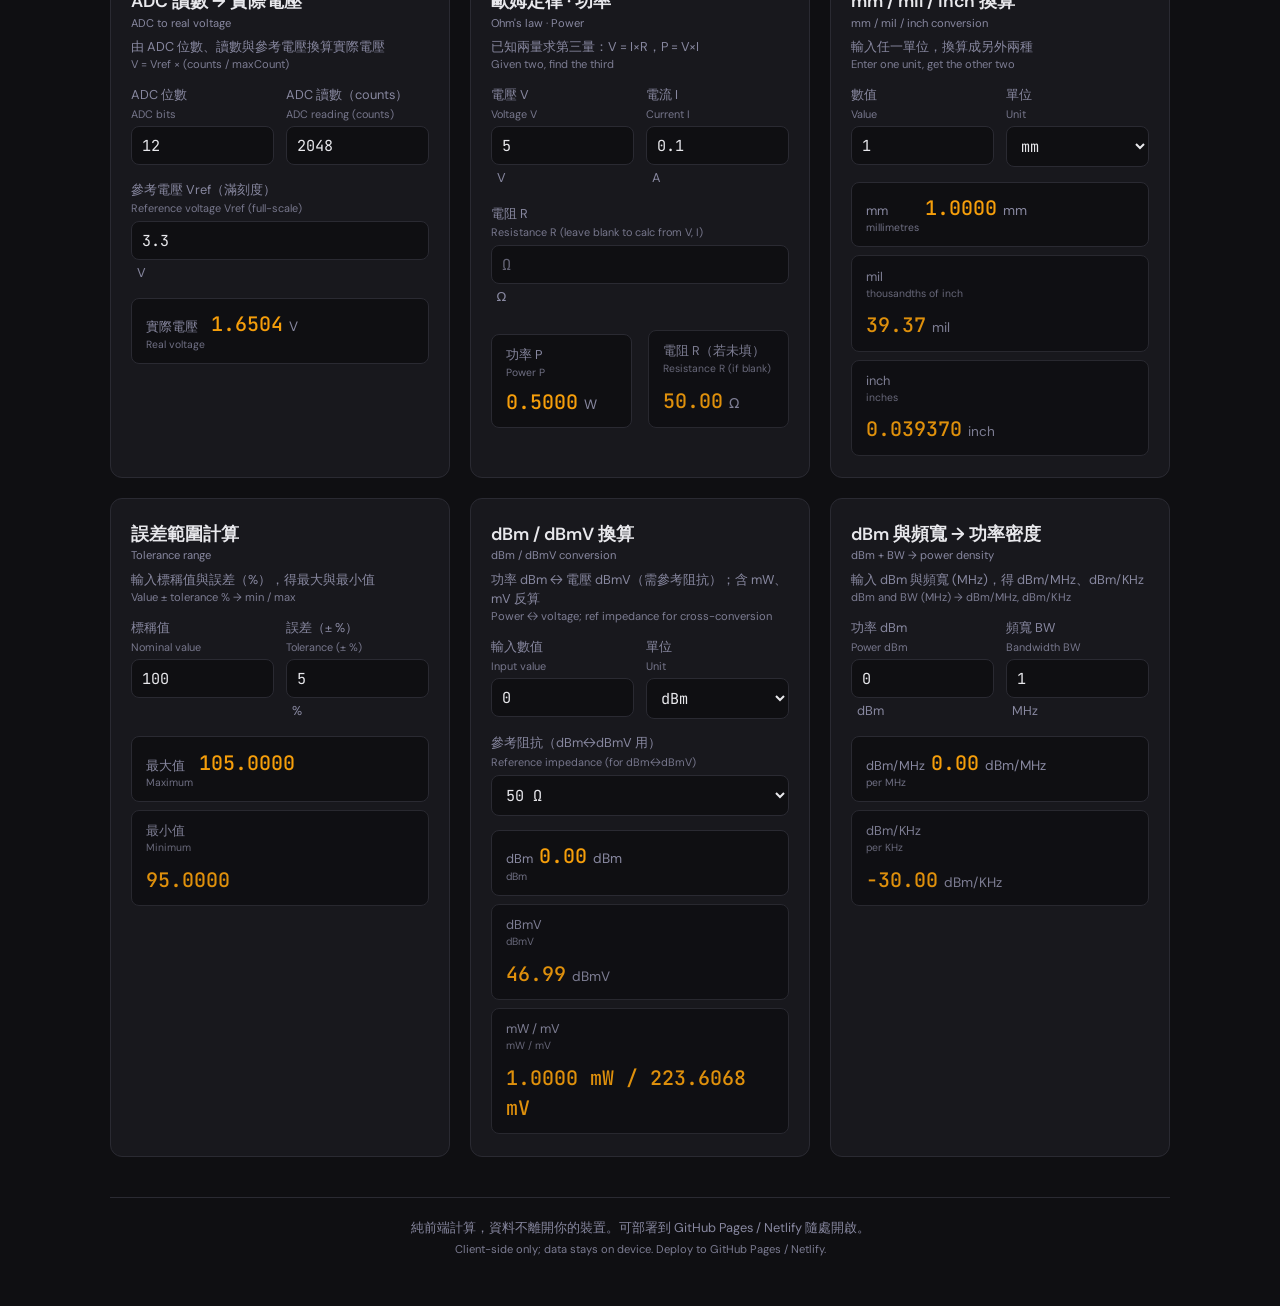
==== commit ec92ea39: "feat: 新增 mm/mil/inch、誤差、dBm/dBmV、dBm+BW 計算；更新 UI 與 README；署名 tony.wang@samsara.com Made-with: Cursor" ====
--- a/index.html
+++ b/index.html
@@ -13,7 +13,7 @@
   <div class="page">
     <header class="header">
       <h1>電子計算器 <span class="card-title-en">Electronics Calculator</span></h1>
-      <p class="tagline">分壓 · Buck/Boost · 熱敏電阻 · 隨手算 <span class="card-desc-en">Voltage divider · Buck/Boost · Thermistor · Quick calc</span></p>
+      <p class="tagline">Made by tony.wang@samsara.com</p>
     </header>
 
     <main class="calculators">
@@ -357,6 +357,147 @@
           </div>
         </div>
       </section>
+
+      <!-- mm / mil / inch 換算（含反算） -->
+      <section class="card" id="length-convert">
+        <h2>mm / mil / inch 換算 <span class="card-title-en">mm / mil / inch conversion</span></h2>
+        <p class="card-desc">輸入任一單位，換算成另外兩種 <span class="card-desc-en">Enter one unit, get the other two</span></p>
+        <div class="form-row two-cols">
+          <label>
+            <span class="label-zh">數值</span>
+            <span class="label-en">Value</span>
+            <input type="number" id="length-val" value="1" step="any" placeholder="數值">
+          </label>
+          <label>
+            <span class="label-zh">單位</span>
+            <span class="label-en">Unit</span>
+            <select id="length-unit">
+              <option value="mm">mm</option>
+              <option value="mil">mil</option>
+              <option value="inch">inch</option>
+            </select>
+          </label>
+        </div>
+        <div class="result-box">
+          <div class="result-label">mm <span class="result-label-en">millimetres</span></div>
+          <div class="result-value" id="length-mm">—</div>
+          <div class="result-unit">mm</div>
+        </div>
+        <div class="result-box secondary">
+          <div class="result-label">mil <span class="result-label-en">thousandths of inch</span></div>
+          <div class="result-value" id="length-mil">—</div>
+          <div class="result-unit">mil</div>
+        </div>
+        <div class="result-box secondary">
+          <div class="result-label">inch <span class="result-label-en">inches</span></div>
+          <div class="result-value" id="length-inch">—</div>
+          <div class="result-unit">inch</div>
+        </div>
+      </section>
+
+      <!-- 誤差值計算：最大／最小 -->
+      <section class="card" id="tolerance-calc">
+        <h2>誤差範圍計算 <span class="card-title-en">Tolerance range</span></h2>
+        <p class="card-desc">輸入標稱值與誤差（%），得最大與最小值 <span class="card-desc-en">Value ± tolerance % → min / max</span></p>
+        <div class="form-row two-cols">
+          <label>
+            <span class="label-zh">標稱值</span>
+            <span class="label-en">Nominal value</span>
+            <input type="number" id="tol-val" value="100" step="any" placeholder="值">
+          </label>
+          <label>
+            <span class="label-zh">誤差（± %）</span>
+            <span class="label-en">Tolerance (± %)</span>
+            <input type="number" id="tol-pct" value="5" step="any" min="0" placeholder="%">
+            <span class="unit">%</span>
+          </label>
+        </div>
+        <div class="result-box">
+          <div class="result-label">最大值 <span class="result-label-en">Maximum</span></div>
+          <div class="result-value" id="tol-max">—</div>
+        </div>
+        <div class="result-box secondary">
+          <div class="result-label">最小值 <span class="result-label-en">Minimum</span></div>
+          <div class="result-value" id="tol-min">—</div>
+        </div>
+      </section>
+
+      <!-- dBm 與 dBmV 換算（含反算） -->
+      <section class="card" id="dbm-dbmv">
+        <h2>dBm / dBmV 換算 <span class="card-title-en">dBm / dBmV conversion</span></h2>
+        <p class="card-desc">功率 dBm ↔ 電壓 dBmV（需參考阻抗）；含 mW、mV 反算 <span class="card-desc-en">Power ↔ voltage; ref impedance for cross-conversion</span></p>
+        <div class="form-row two-cols">
+          <label>
+            <span class="label-zh">輸入數值</span>
+            <span class="label-en">Input value</span>
+            <input type="number" id="dbm-dbmv-val" value="0" step="any" placeholder="數值">
+          </label>
+          <label>
+            <span class="label-zh">單位</span>
+            <span class="label-en">Unit</span>
+            <select id="dbm-dbmv-unit">
+              <option value="dBm">dBm</option>
+              <option value="dBmV">dBmV</option>
+              <option value="mW">mW</option>
+              <option value="mV">mV</option>
+            </select>
+          </label>
+        </div>
+        <div class="form-row">
+          <label>
+            <span class="label-zh">參考阻抗（dBm↔dBmV 用）</span>
+            <span class="label-en">Reference impedance (for dBm↔dBmV)</span>
+            <select id="dbm-dbmv-r">
+              <option value="50">50 Ω</option>
+              <option value="75">75 Ω</option>
+            </select>
+          </label>
+        </div>
+        <div class="result-box">
+          <div class="result-label">dBm <span class="result-label-en">dBm</span></div>
+          <div class="result-value" id="dbm-dbmv-dbm">—</div>
+          <div class="result-unit">dBm</div>
+        </div>
+        <div class="result-box secondary">
+          <div class="result-label">dBmV <span class="result-label-en">dBmV</span></div>
+          <div class="result-value" id="dbm-dbmv-dbmv">—</div>
+          <div class="result-unit">dBmV</div>
+        </div>
+        <div class="result-box secondary">
+          <div class="result-label">mW / mV <span class="result-label-en">mW / mV</span></div>
+          <div class="result-value" id="dbm-dbmv-mw-mv">—</div>
+        </div>
+      </section>
+
+      <!-- dBm + BW → dBm/MHz, dBm/KHz -->
+      <section class="card" id="dbm-bw">
+        <h2>dBm 與頻寬 → 功率密度 <span class="card-title-en">dBm + BW → power density</span></h2>
+        <p class="card-desc">輸入 dBm 與頻寬 (MHz)，得 dBm/MHz、dBm/KHz <span class="card-desc-en">dBm and BW (MHz) → dBm/MHz, dBm/KHz</span></p>
+        <div class="form-row two-cols">
+          <label>
+            <span class="label-zh">功率 dBm</span>
+            <span class="label-en">Power dBm</span>
+            <input type="number" id="dbm-bw-dbm" value="0" step="any" placeholder="dBm">
+            <span class="unit">dBm</span>
+          </label>
+          <label>
+            <span class="label-zh">頻寬 BW</span>
+            <span class="label-en">Bandwidth BW</span>
+            <input type="number" id="dbm-bw-mhz" value="1" step="any" min="0" placeholder="MHz">
+            <span class="unit">MHz</span>
+          </label>
+        </div>
+        <div class="result-box">
+          <div class="result-label">dBm/MHz <span class="result-label-en">per MHz</span></div>
+          <div class="result-value" id="dbm-bw-per-mhz">—</div>
+          <div class="result-unit">dBm/MHz</div>
+        </div>
+        <div class="result-box secondary">
+          <div class="result-label">dBm/KHz <span class="result-label-en">per KHz</span></div>
+          <div class="result-value" id="dbm-bw-per-khz">—</div>
+          <div class="result-unit">dBm/KHz</div>
+        </div>
+      </section>
     </main>
 
     <footer class="footer">
--- a/styles.css
+++ b/styles.css
@@ -185,6 +185,23 @@
   accent-color: var(--accent);
 }
 
+select {
+  width: 100%;
+  padding: 0.5rem 0.65rem;
+  font-family: var(--font-mono);
+  font-size: 0.95rem;
+  color: var(--text);
+  background: var(--bg);
+  border: 1px solid var(--border);
+  border-radius: 8px;
+  cursor: pointer;
+}
+
+select:focus {
+  outline: none;
+  border-color: var(--accent);
+}
+
 .unit {
   font-size: 0.8rem;
   color: var(--text-muted);
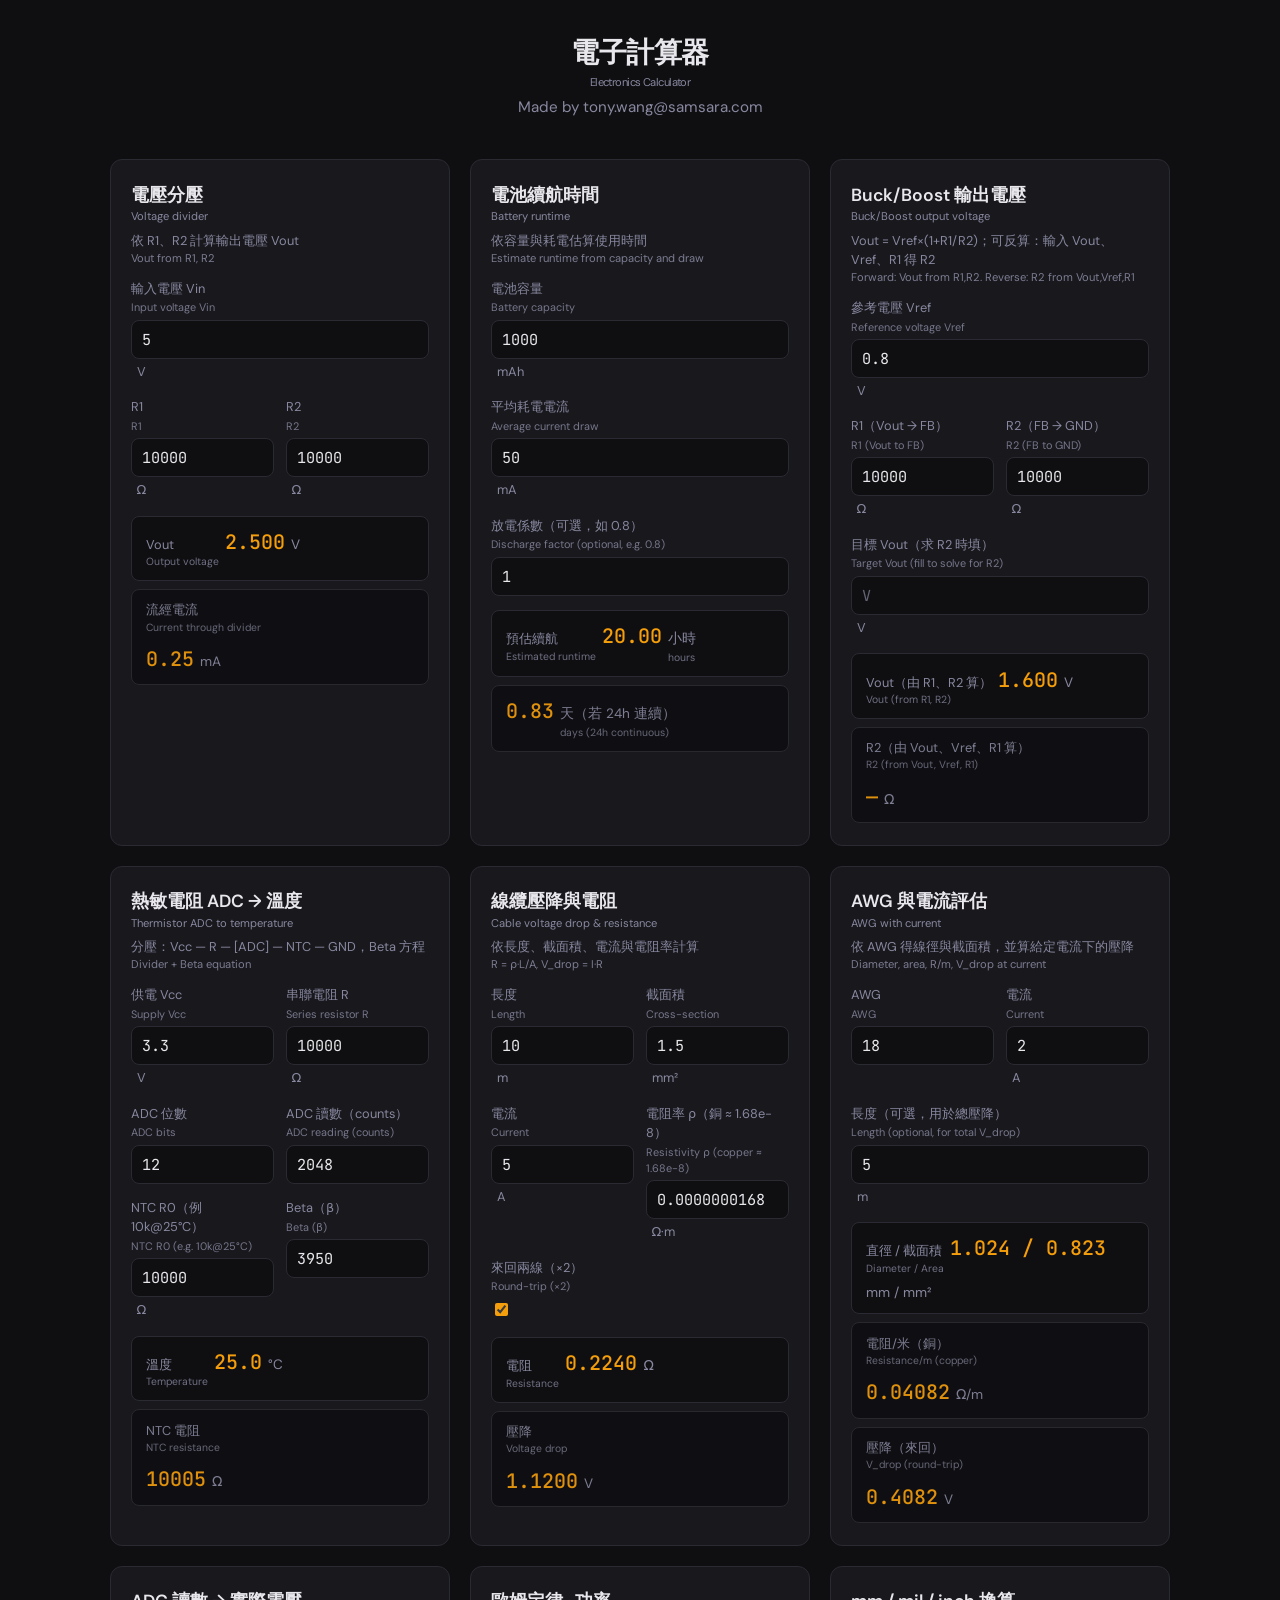
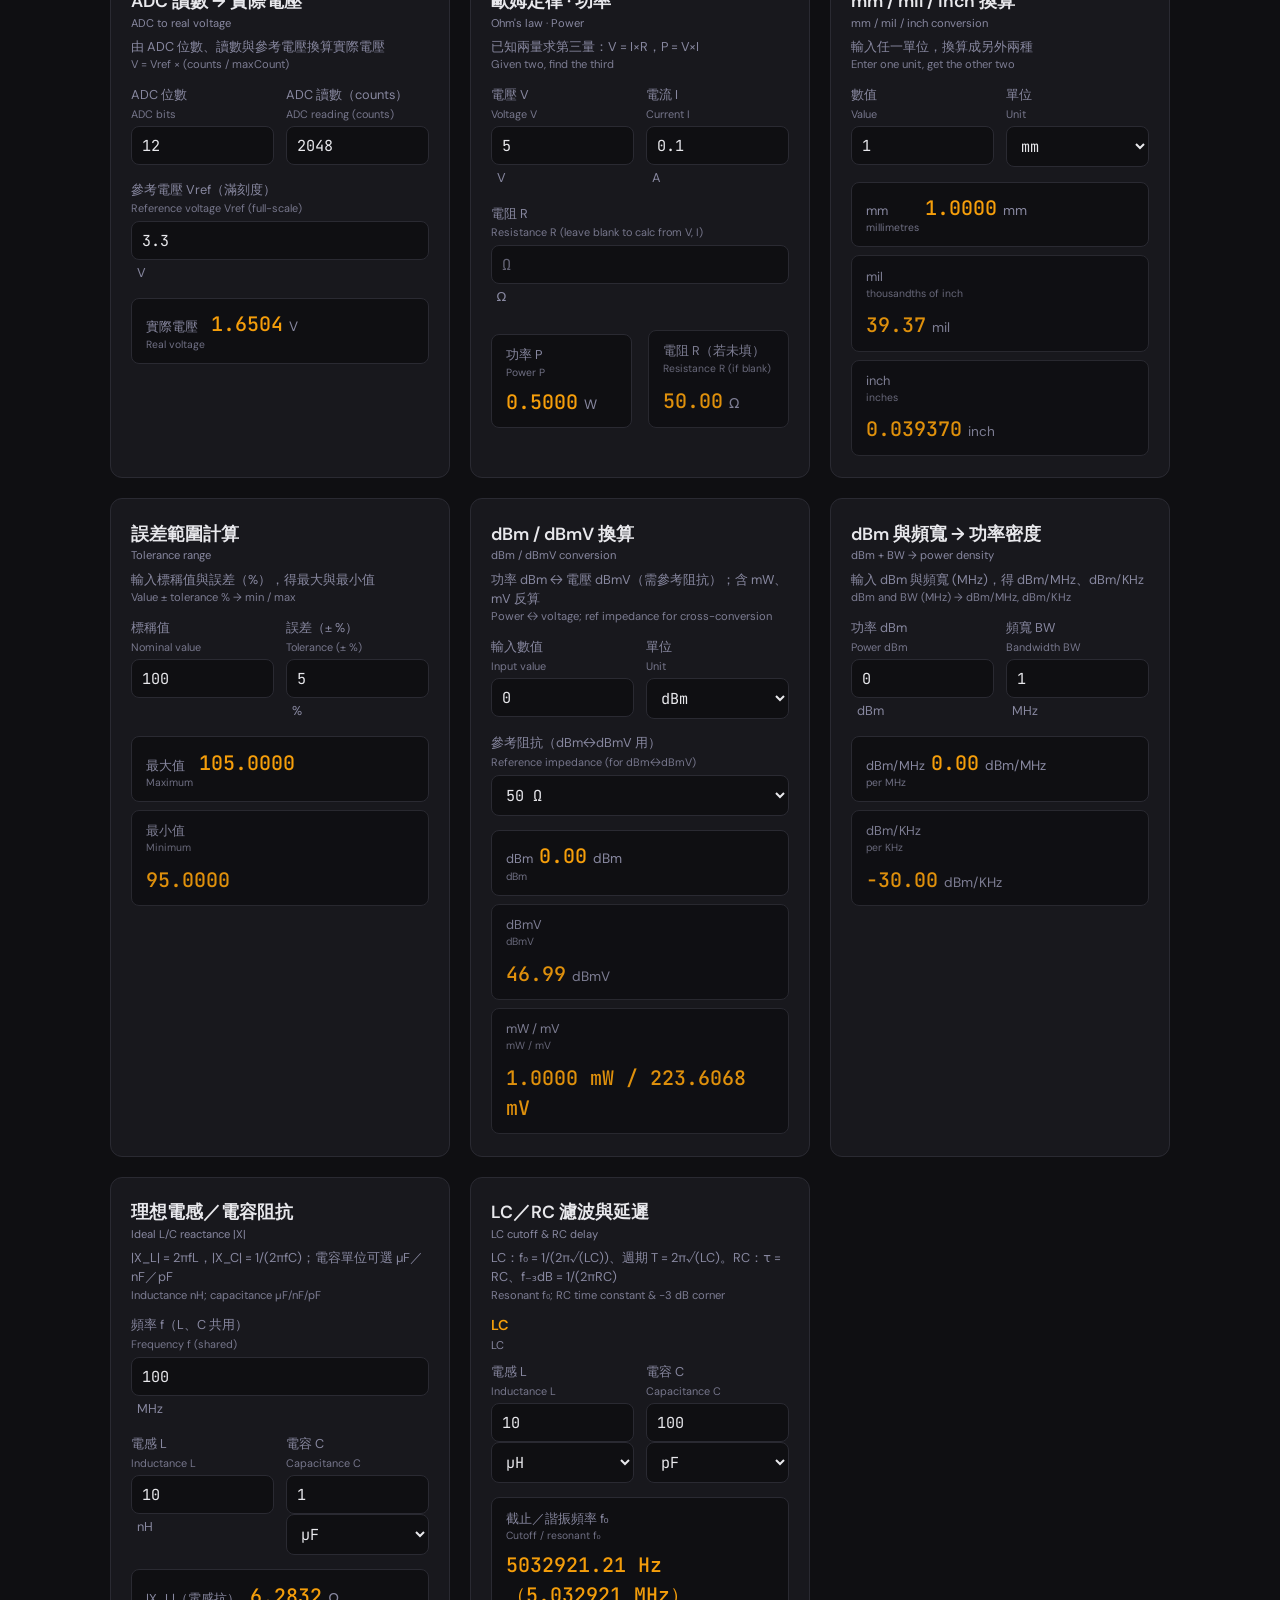
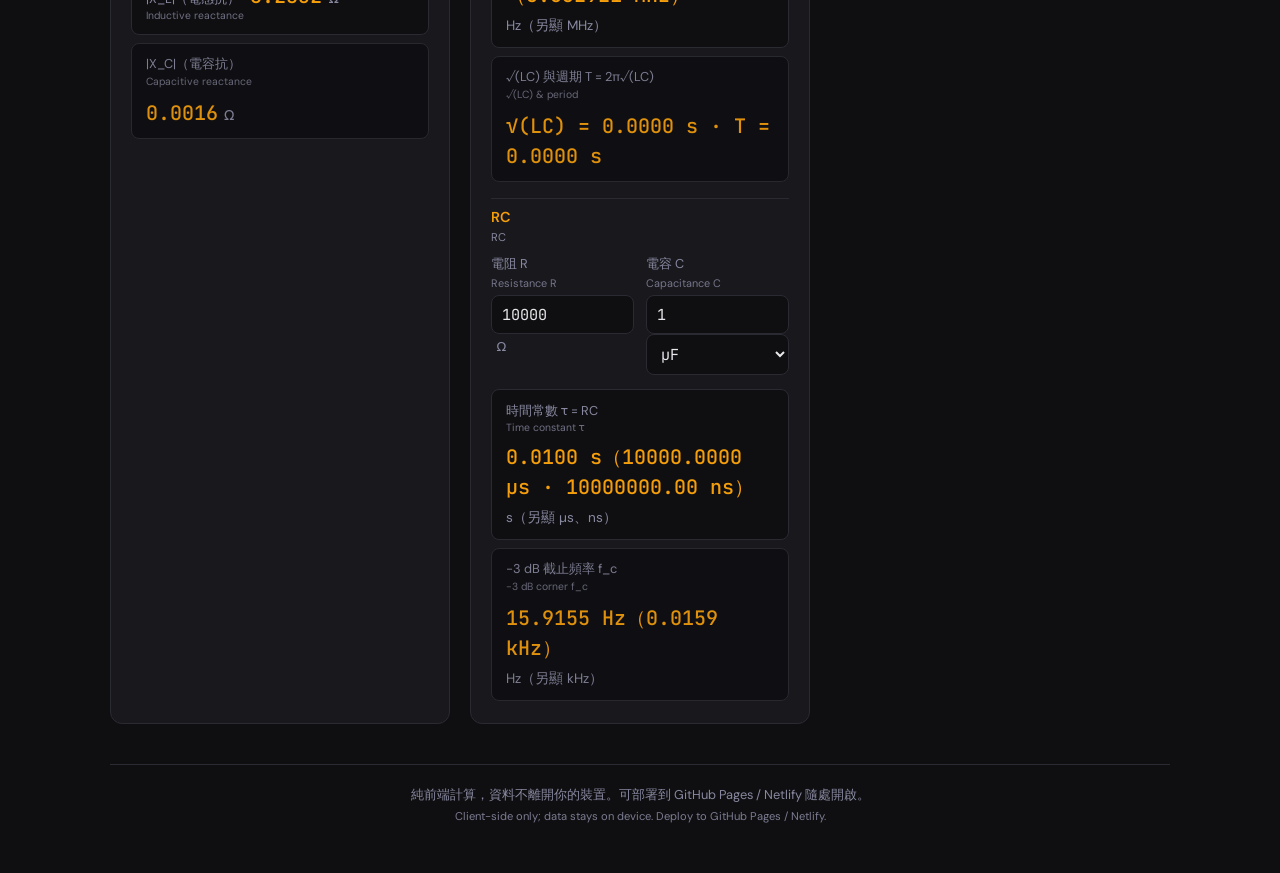
==== commit 47e63072: "feat: 理想 L/C 電抗與 LC/RC 濾波、延遲計算 Made-with: Cursor" ====
--- a/index.html
+++ b/index.html
@@ -498,6 +498,115 @@
           <div class="result-unit">dBm/KHz</div>
         </div>
       </section>
+
+      <!-- 理想電抗：L、C 與頻率 → |X| -->
+      <section class="card" id="reactance-lc">
+        <h2>理想電感／電容阻抗 <span class="card-title-en">Ideal L/C reactance |X|</span></h2>
+        <p class="card-desc">|X_L| = 2πfL，|X_C| = 1/(2πfC)；電容單位可選 µF／nF／pF <span class="card-desc-en">Inductance nH; capacitance µF/nF/pF</span></p>
+        <div class="form-row">
+          <label>
+            <span class="label-zh">頻率 f（L、C 共用）</span>
+            <span class="label-en">Frequency f (shared)</span>
+            <input type="number" id="react-f-mhz" value="100" step="any" min="0" placeholder="MHz">
+            <span class="unit">MHz</span>
+          </label>
+        </div>
+        <div class="form-row two-cols">
+          <label>
+            <span class="label-zh">電感 L</span>
+            <span class="label-en">Inductance L</span>
+            <input type="number" id="react-l-nh" value="10" step="any" min="0" placeholder="nH">
+            <span class="unit">nH</span>
+          </label>
+          <label>
+            <span class="label-zh">電容 C</span>
+            <span class="label-en">Capacitance C</span>
+            <input type="number" id="react-c-val" value="1" step="any" min="0" placeholder="數值">
+            <select id="react-c-unit">
+              <option value="pF">pF</option>
+              <option value="nF">nF</option>
+              <option value="uF" selected>µF</option>
+            </select>
+          </label>
+        </div>
+        <div class="result-box">
+          <div class="result-label">|X_L|（電感抗） <span class="result-label-en">Inductive reactance</span></div>
+          <div class="result-value" id="react-xl">—</div>
+          <div class="result-unit">Ω</div>
+        </div>
+        <div class="result-box secondary">
+          <div class="result-label">|X_C|（電容抗） <span class="result-label-en">Capacitive reactance</span></div>
+          <div class="result-value" id="react-xc">—</div>
+          <div class="result-unit">Ω</div>
+        </div>
+      </section>
+
+      <!-- LC 截止／週期 + RC 延遲 -->
+      <section class="card" id="filter-lc-rc">
+        <h2>LC／RC 濾波與延遲 <span class="card-title-en">LC cutoff &amp; RC delay</span></h2>
+        <p class="card-desc">LC：f₀ = 1/(2π√(LC))、週期 T = 2π√(LC)。RC：τ = RC、f₋₃dB = 1/(2πRC) <span class="card-desc-en">Resonant f₀; RC time constant &amp; −3 dB corner</span></p>
+        <h3 class="card-subtitle">LC <span class="card-title-en">LC</span></h3>
+        <div class="form-row two-cols">
+          <label>
+            <span class="label-zh">電感 L</span>
+            <span class="label-en">Inductance L</span>
+            <input type="number" id="filter-l-val" value="10" step="any" min="0" placeholder="數值">
+            <select id="filter-l-unit">
+              <option value="nH">nH</option>
+              <option value="uH" selected>µH</option>
+              <option value="mH">mH</option>
+            </select>
+          </label>
+          <label>
+            <span class="label-zh">電容 C</span>
+            <span class="label-en">Capacitance C</span>
+            <input type="number" id="filter-c-val" value="100" step="any" min="0" placeholder="數值">
+            <select id="filter-c-unit">
+              <option value="pF" selected>pF</option>
+              <option value="nF">nF</option>
+              <option value="uF">µF</option>
+            </select>
+          </label>
+        </div>
+        <div class="result-box">
+          <div class="result-label">截止／諧振頻率 f₀ <span class="result-label-en">Cutoff / resonant f₀</span></div>
+          <div class="result-value" id="filter-f0">—</div>
+          <div class="result-unit">Hz（另顯 MHz）</div>
+        </div>
+        <div class="result-box secondary">
+          <div class="result-label">√(LC) 與週期 T = 2π√(LC) <span class="result-label-en">√(LC) &amp; period</span></div>
+          <div class="result-value" id="filter-lc-delay">—</div>
+        </div>
+        <h3 class="card-subtitle">RC <span class="card-title-en">RC</span></h3>
+        <div class="form-row two-cols">
+          <label>
+            <span class="label-zh">電阻 R</span>
+            <span class="label-en">Resistance R</span>
+            <input type="number" id="filter-r-ohm" value="10000" step="any" min="0" placeholder="Ω">
+            <span class="unit">Ω</span>
+          </label>
+          <label>
+            <span class="label-zh">電容 C</span>
+            <span class="label-en">Capacitance C</span>
+            <input type="number" id="filter-rc-c-val" value="1" step="any" min="0" placeholder="數值">
+            <select id="filter-rc-c-unit">
+              <option value="pF">pF</option>
+              <option value="nF">nF</option>
+              <option value="uF" selected>µF</option>
+            </select>
+          </label>
+        </div>
+        <div class="result-box">
+          <div class="result-label">時間常數 τ = RC <span class="result-label-en">Time constant τ</span></div>
+          <div class="result-value" id="filter-tau-rc">—</div>
+          <div class="result-unit">s（另顯 µs、ns）</div>
+        </div>
+        <div class="result-box secondary">
+          <div class="result-label">−3 dB 截止頻率 f_c <span class="result-label-en">−3 dB corner f_c</span></div>
+          <div class="result-value" id="filter-fc-rc">—</div>
+          <div class="result-unit">Hz（另顯 kHz）</div>
+        </div>
+      </section>
     </main>
 
     <footer class="footer">
--- a/styles.css
+++ b/styles.css
@@ -94,6 +94,21 @@
   color: var(--text);
 }
 
+.card-subtitle {
+  font-size: 0.9rem;
+  font-weight: 600;
+  margin: 1rem 0 0.5rem;
+  color: var(--accent);
+  padding-top: 0.5rem;
+  border-top: 1px solid var(--border);
+}
+
+.card .card-subtitle:first-of-type {
+  margin-top: 0.5rem;
+  padding-top: 0;
+  border-top: none;
+}
+
 .card-title-en {
   display: block;
   font-size: 0.7rem;
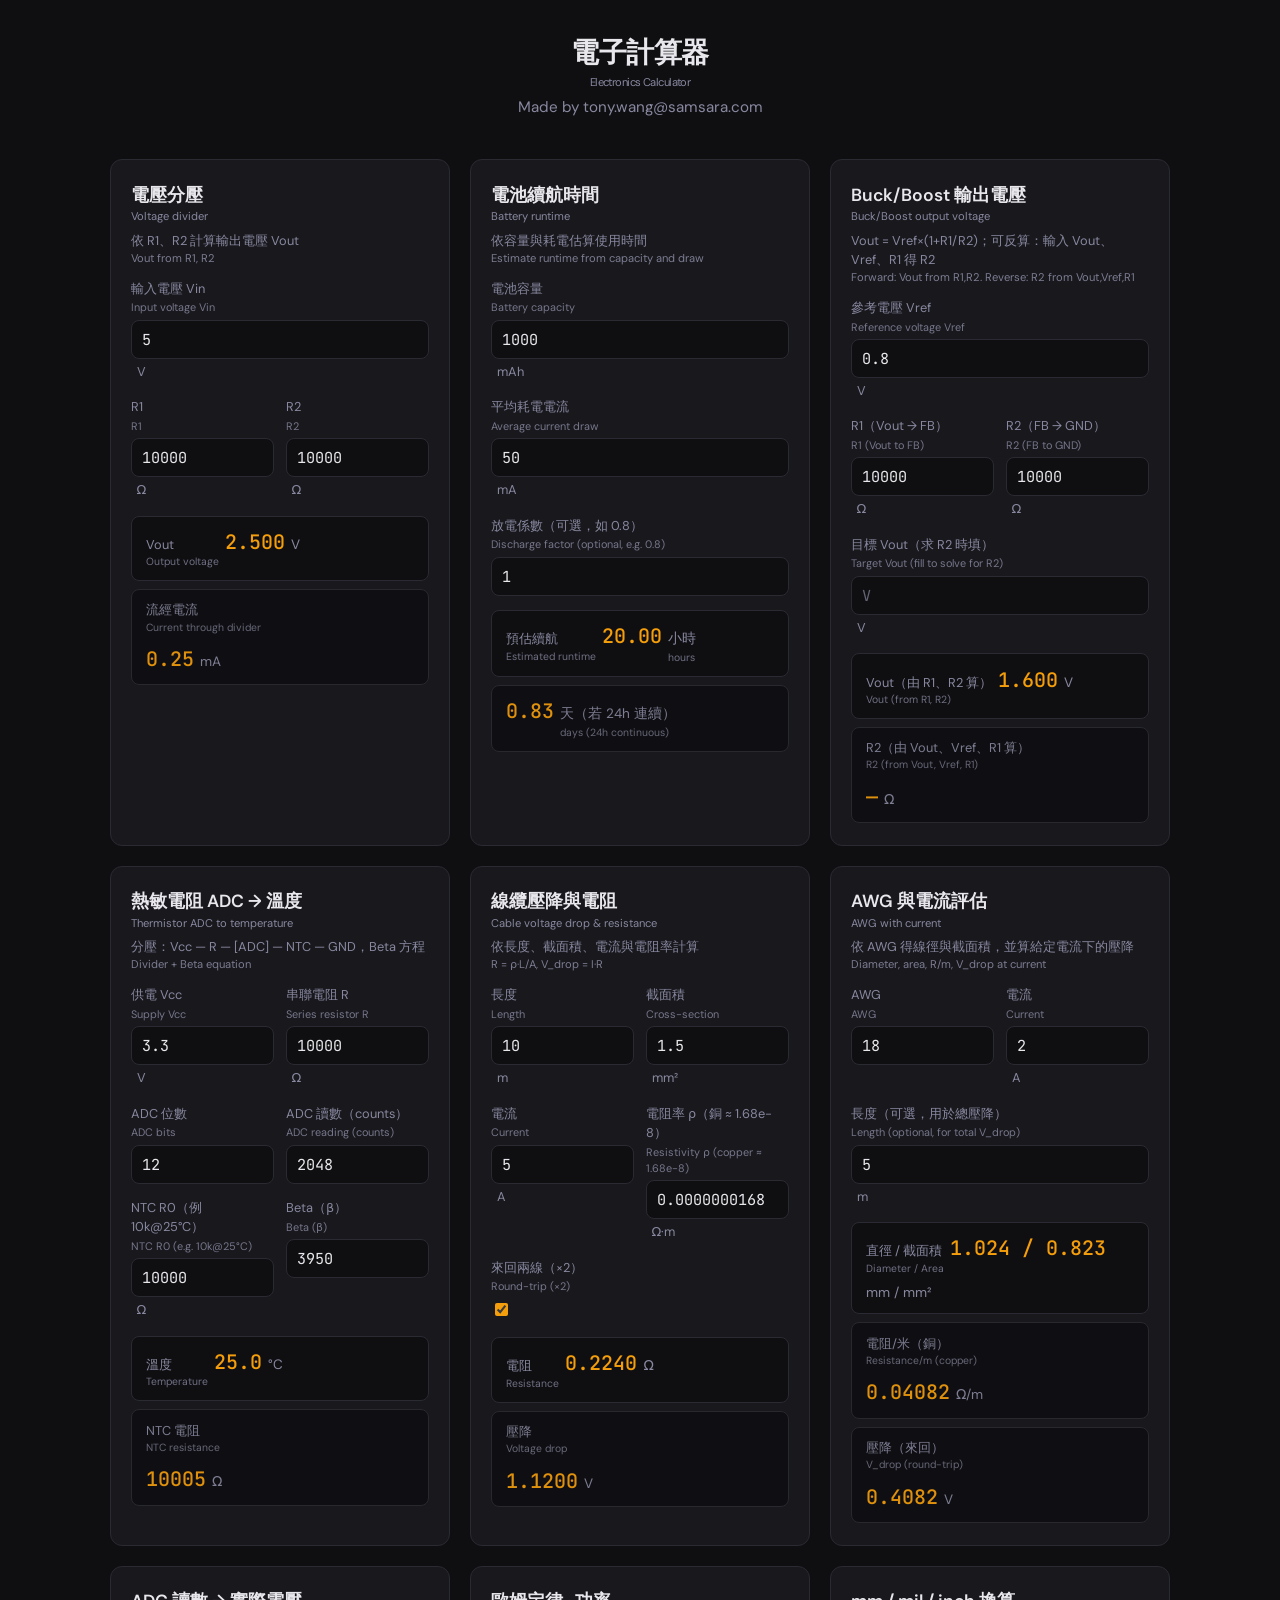
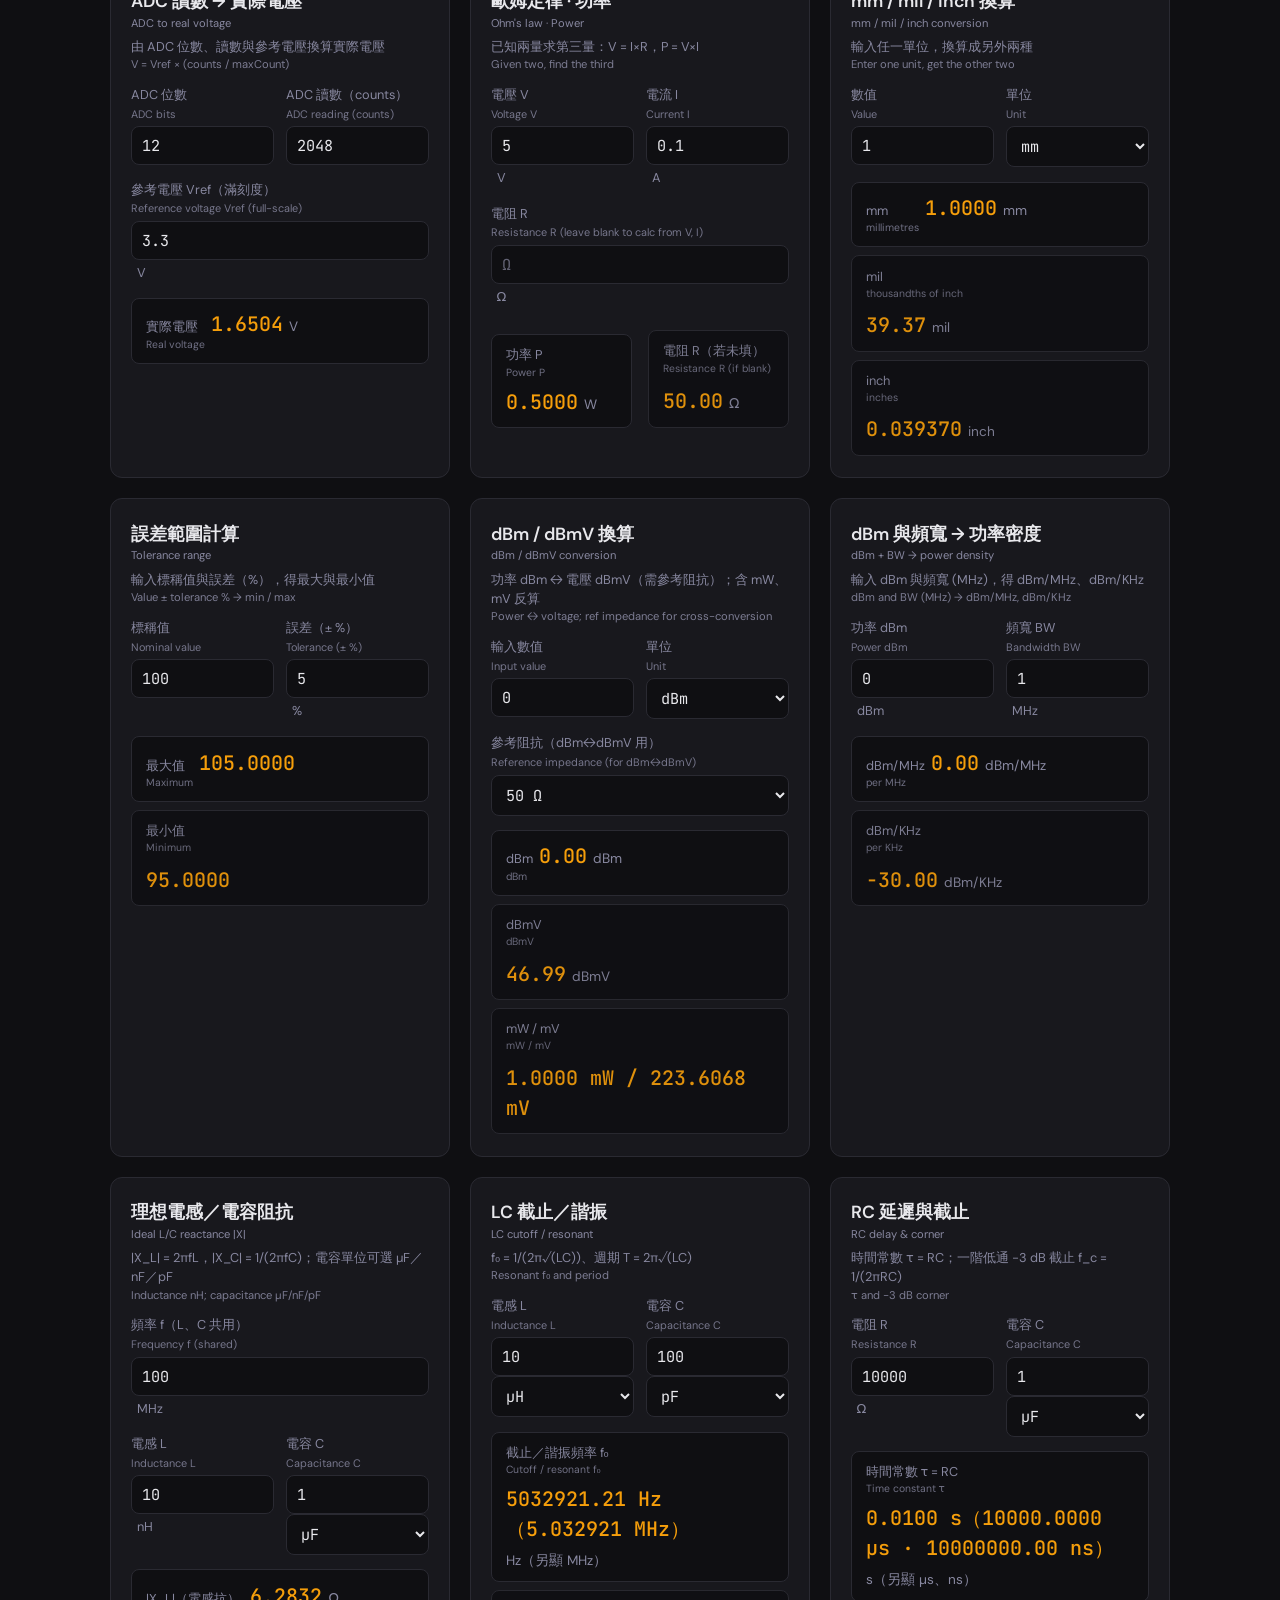
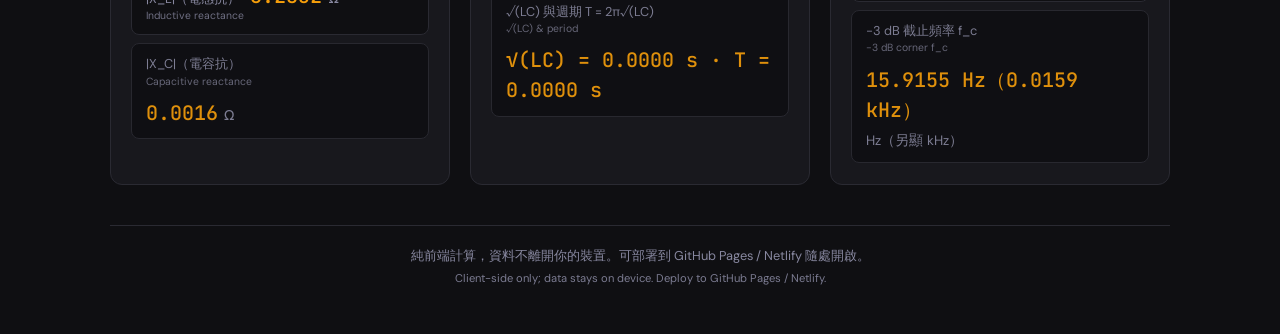
==== commit c63b3e17: "refactor: LC 與 RC 延遲拆成獨立計算卡片 Made-with: Cursor" ====
--- a/index.html
+++ b/index.html
@@ -541,11 +541,10 @@
         </div>
       </section>
 
-      <!-- LC 截止／週期 + RC 延遲 -->
-      <section class="card" id="filter-lc-rc">
-        <h2>LC／RC 濾波與延遲 <span class="card-title-en">LC cutoff &amp; RC delay</span></h2>
-        <p class="card-desc">LC：f₀ = 1/(2π√(LC))、週期 T = 2π√(LC)。RC：τ = RC、f₋₃dB = 1/(2πRC) <span class="card-desc-en">Resonant f₀; RC time constant &amp; −3 dB corner</span></p>
-        <h3 class="card-subtitle">LC <span class="card-title-en">LC</span></h3>
+      <!-- LC 截止／週期 -->
+      <section class="card" id="filter-lc">
+        <h2>LC 截止／諧振 <span class="card-title-en">LC cutoff / resonant</span></h2>
+        <p class="card-desc">f₀ = 1/(2π√(LC))、週期 T = 2π√(LC) <span class="card-desc-en">Resonant f₀ and period</span></p>
         <div class="form-row two-cols">
           <label>
             <span class="label-zh">電感 L</span>
@@ -577,7 +576,12 @@
           <div class="result-label">√(LC) 與週期 T = 2π√(LC) <span class="result-label-en">√(LC) &amp; period</span></div>
           <div class="result-value" id="filter-lc-delay">—</div>
         </div>
-        <h3 class="card-subtitle">RC <span class="card-title-en">RC</span></h3>
+      </section>
+
+      <!-- RC 延遲／截止 -->
+      <section class="card" id="filter-rc-delay">
+        <h2>RC 延遲與截止 <span class="card-title-en">RC delay &amp; corner</span></h2>
+        <p class="card-desc">時間常數 τ = RC；一階低通 −3 dB 截止 f_c = 1/(2πRC) <span class="card-desc-en">τ and −3 dB corner</span></p>
         <div class="form-row two-cols">
           <label>
             <span class="label-zh">電阻 R</span>
--- a/styles.css
+++ b/styles.css
@@ -94,21 +94,6 @@
   color: var(--text);
 }
 
-.card-subtitle {
-  font-size: 0.9rem;
-  font-weight: 600;
-  margin: 1rem 0 0.5rem;
-  color: var(--accent);
-  padding-top: 0.5rem;
-  border-top: 1px solid var(--border);
-}
-
-.card .card-subtitle:first-of-type {
-  margin-top: 0.5rem;
-  padding-top: 0;
-  border-top: none;
-}
-
 .card-title-en {
   display: block;
   font-size: 0.7rem;
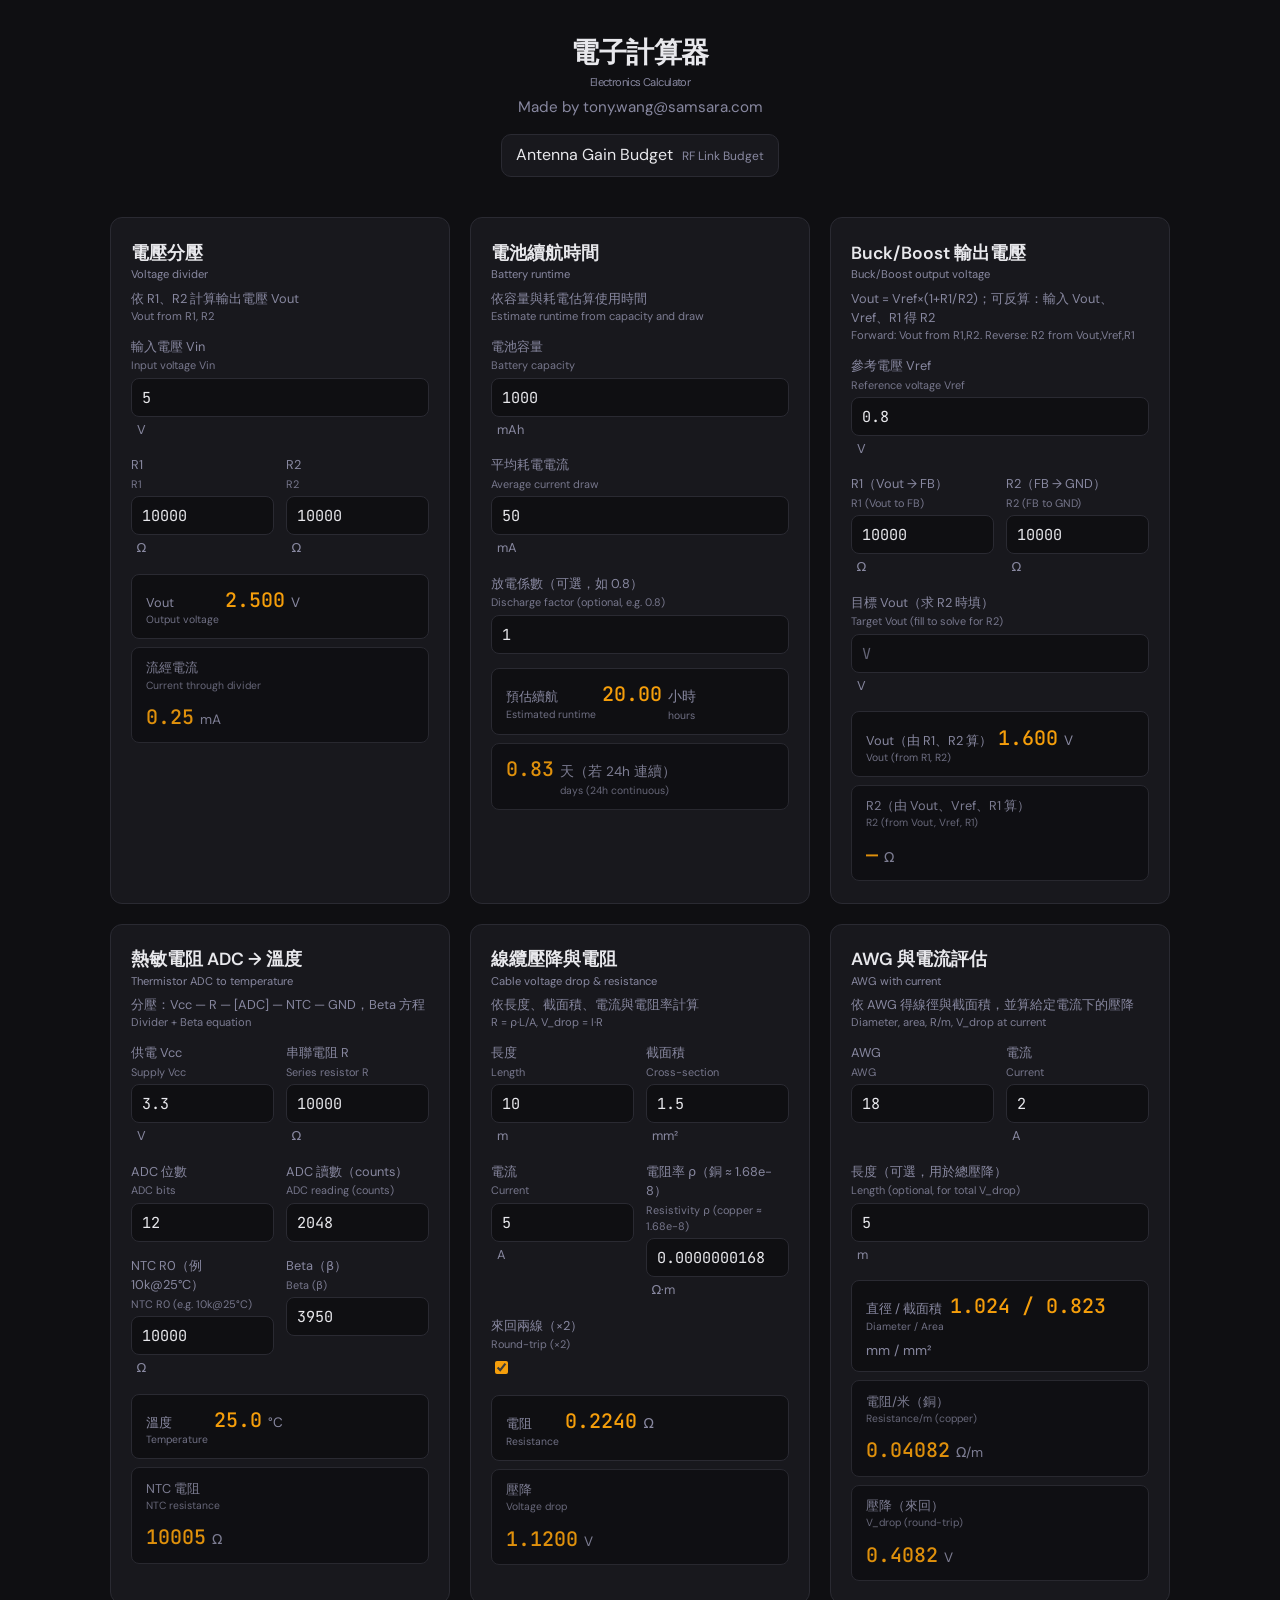
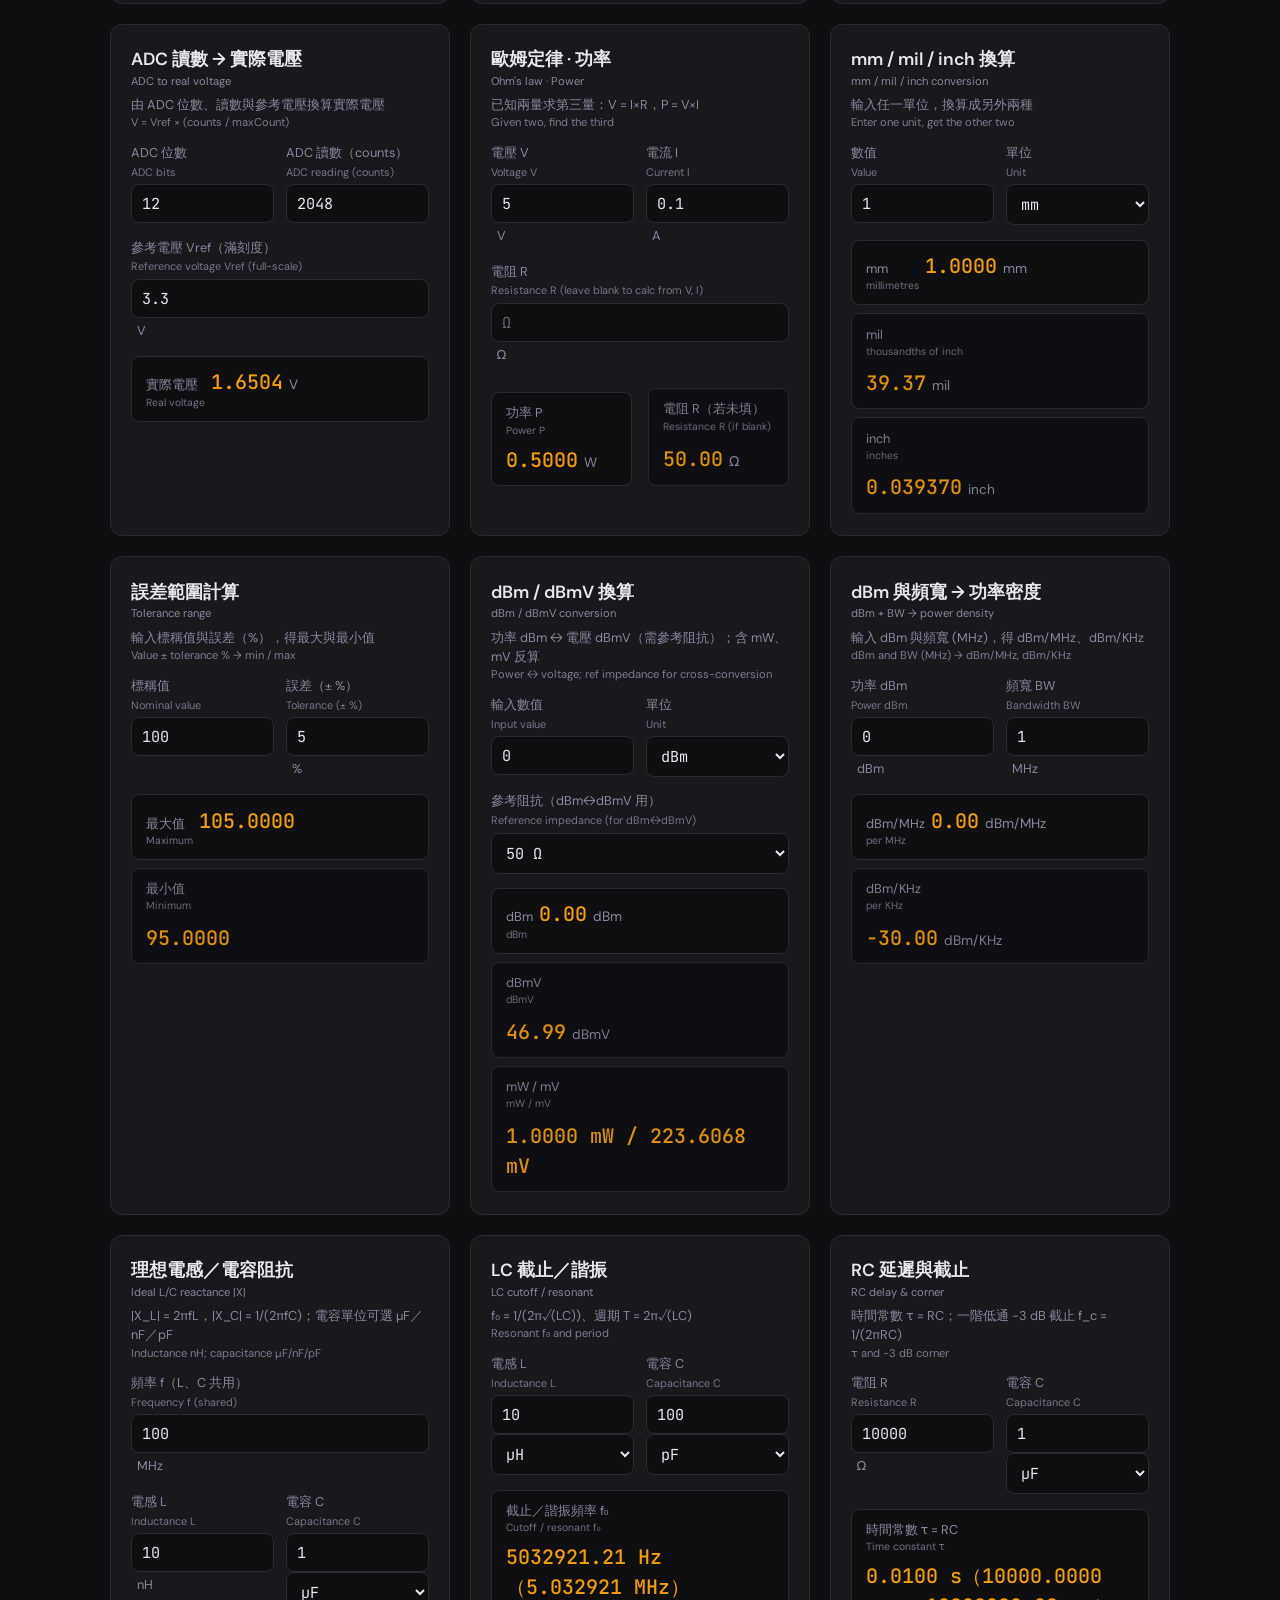
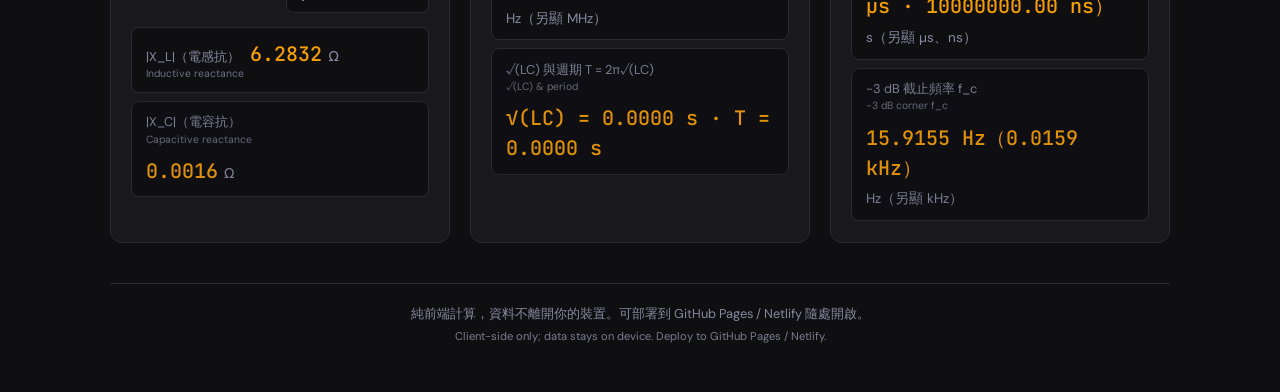
==== commit 3072bba0: "feat: 新增 Antenna Gain Budget 分頁入口 Made-with: Cursor" ====
--- a/index.html
+++ b/index.html
@@ -14,6 +14,11 @@
     <header class="header">
       <h1>電子計算器 <span class="card-title-en">Electronics Calculator</span></h1>
       <p class="tagline">Made by tony.wang@samsara.com</p>
+      <div class="header-actions">
+        <a class="header-link" href="antenna_gain_budget.html" target="_blank" rel="noopener">
+          Antenna Gain Budget <span class="header-link-sub">RF Link Budget</span>
+        </a>
+      </div>
     </header>
 
     <main class="calculators">
--- a/styles.css
+++ b/styles.css
@@ -54,6 +54,42 @@
   font-size: 0.95rem;
 }
 
+.header-actions {
+  margin-top: 0.9rem;
+  display: flex;
+  justify-content: center;
+}
+
+.header-link {
+  display: inline-flex;
+  align-items: baseline;
+  gap: 0.6rem;
+  padding: 0.55rem 0.85rem;
+  border-radius: 10px;
+  border: 1px solid var(--border);
+  background: var(--surface);
+  color: var(--text);
+  text-decoration: none;
+  transition: border-color 0.15s ease, background 0.15s ease, transform 0.15s ease;
+}
+
+.header-link:hover {
+  background: var(--surface-hover);
+  border-color: #353540;
+  transform: translateY(-1px);
+}
+
+.header-link:focus-visible {
+  outline: none;
+  border-color: var(--accent);
+  box-shadow: 0 0 0 2px rgba(245, 158, 11, 0.2);
+}
+
+.header-link-sub {
+  font-size: 0.75rem;
+  color: var(--text-muted);
+}
+
 /* Cards — 一排 3 個，小螢幕 1～2 欄 */
 .calculators {
   display: grid;
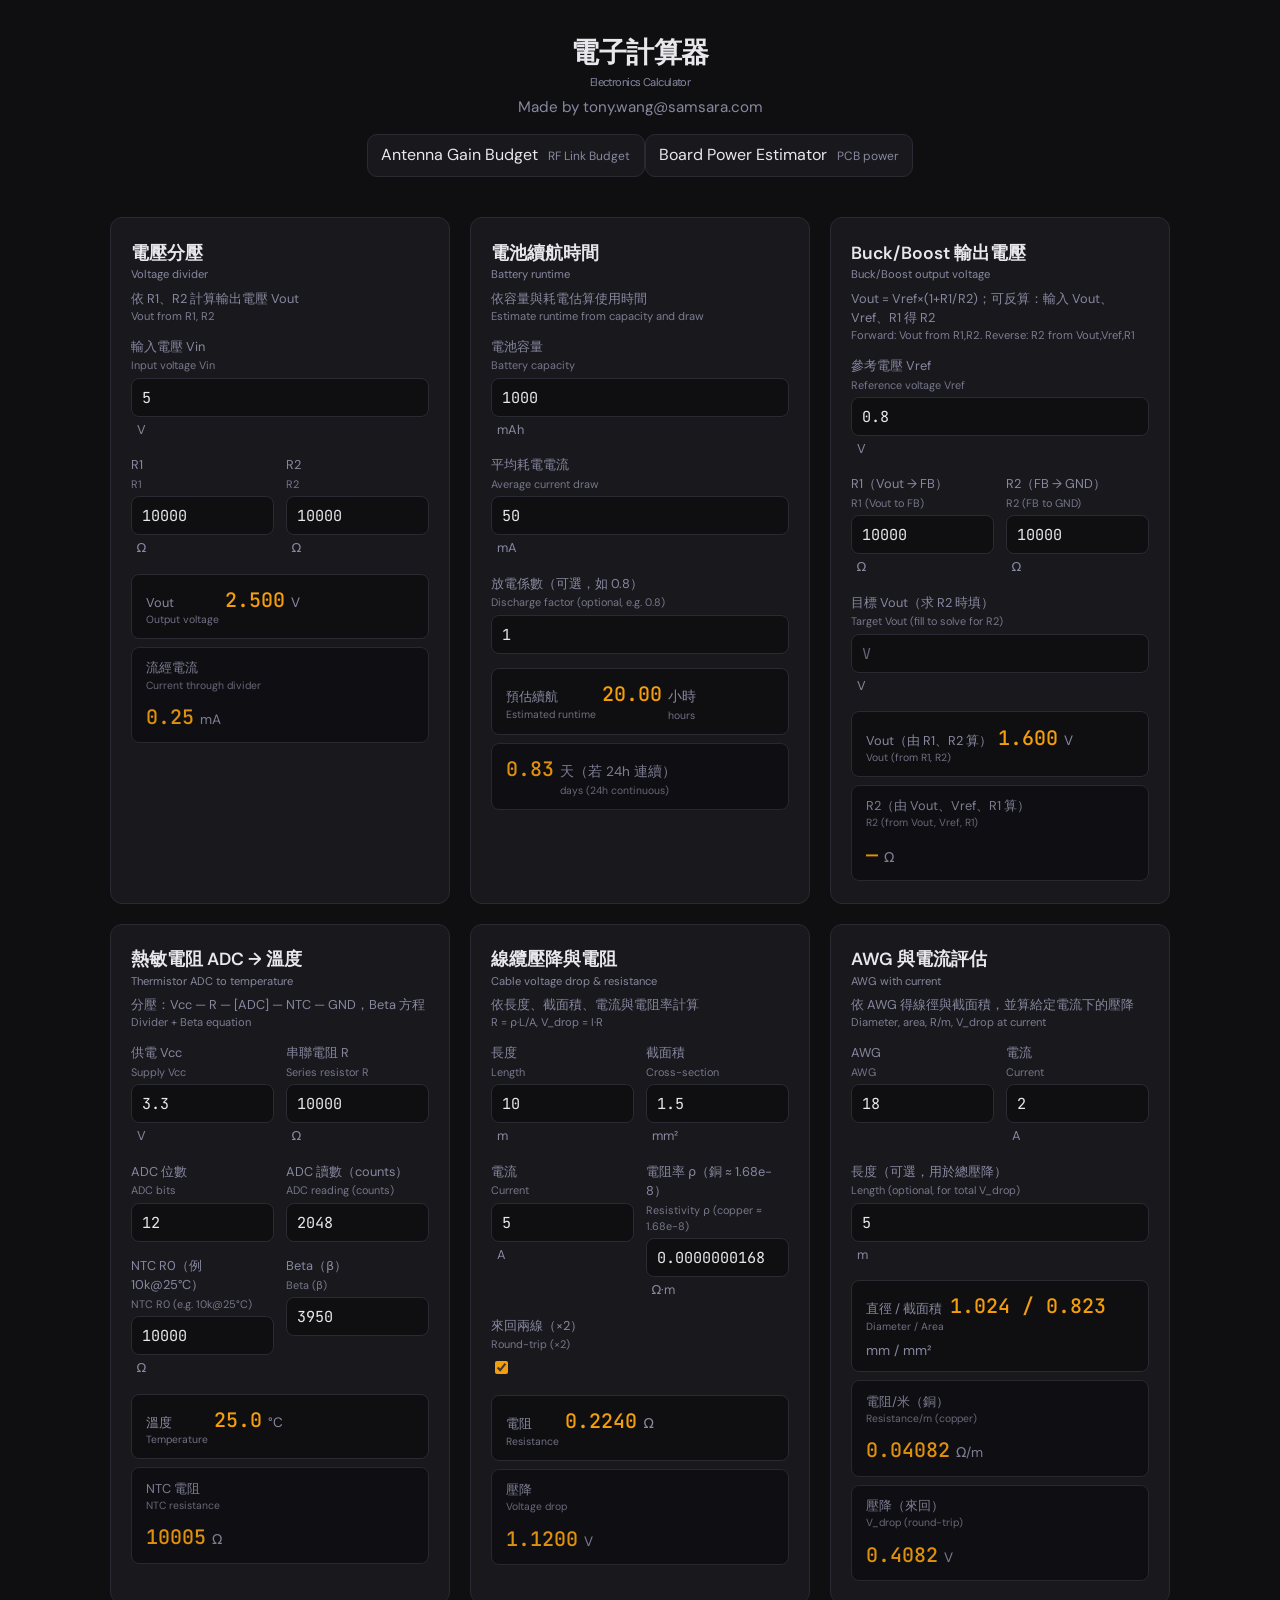
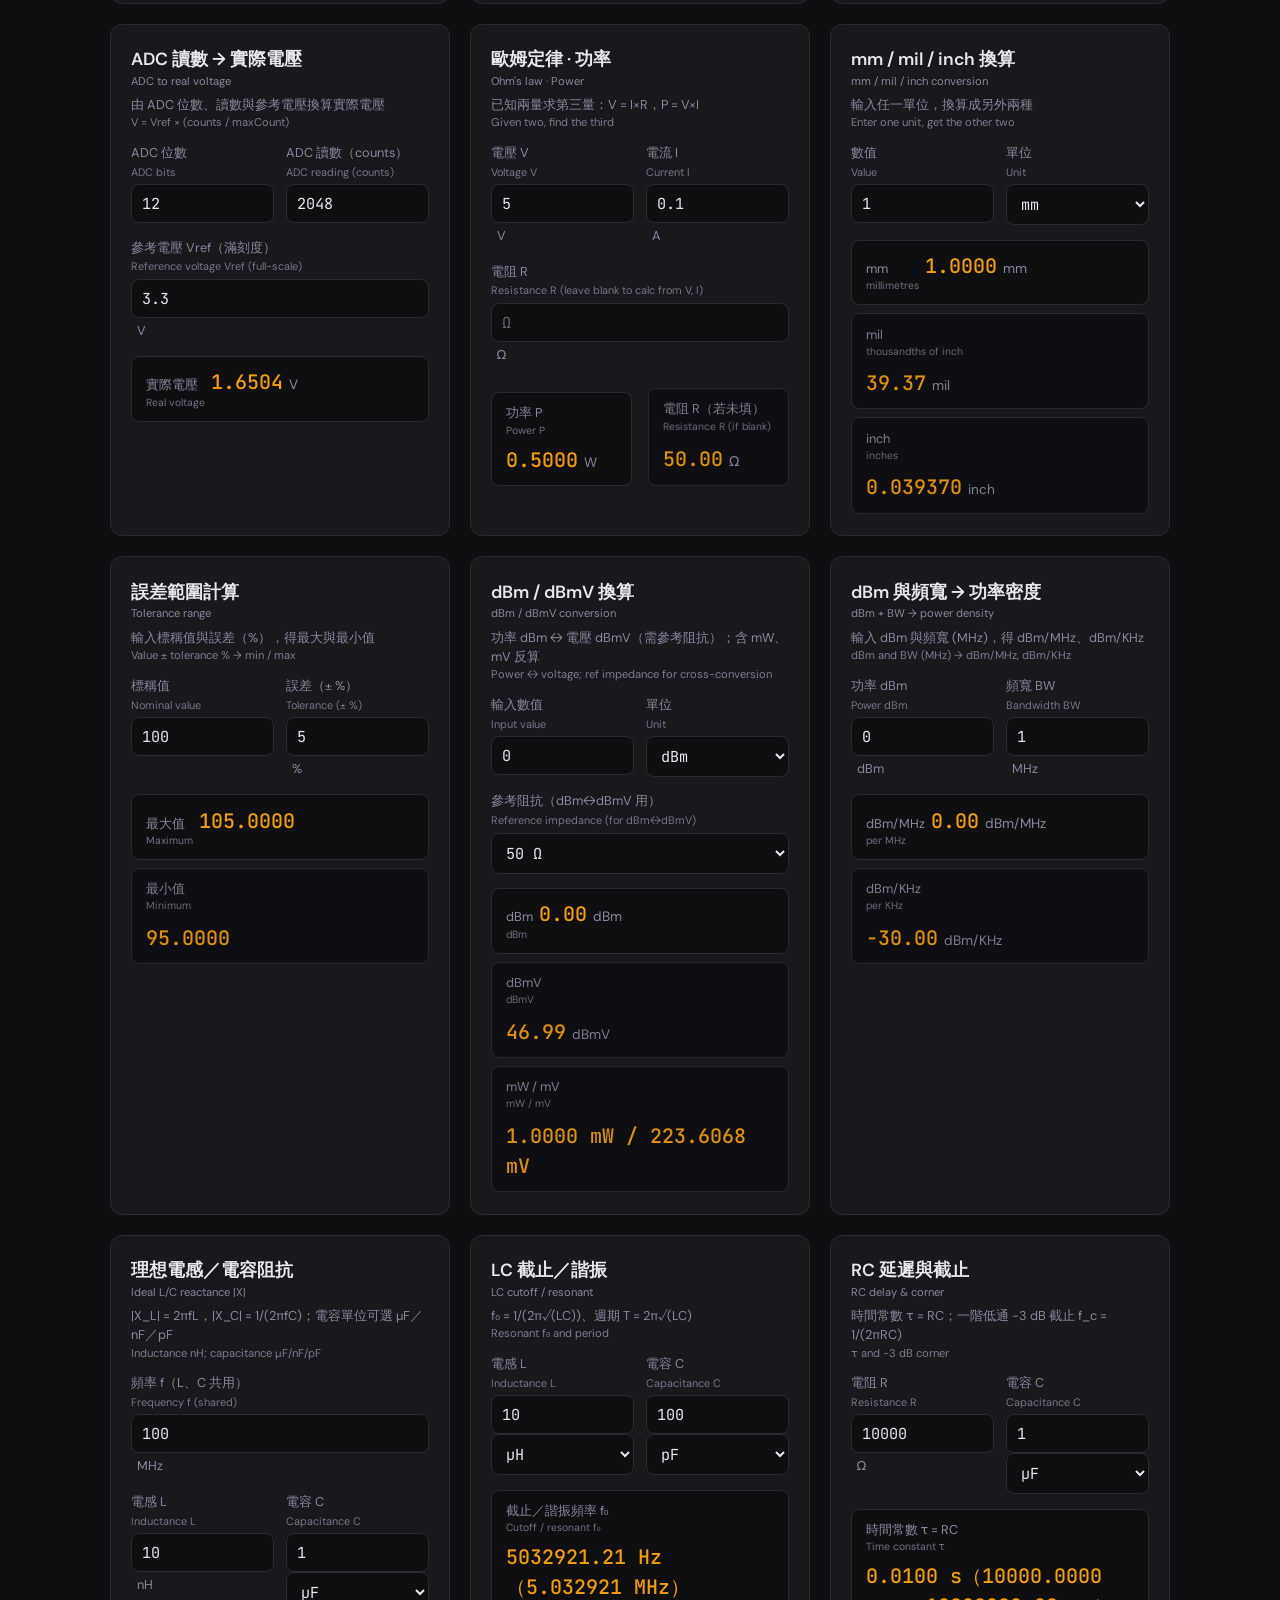
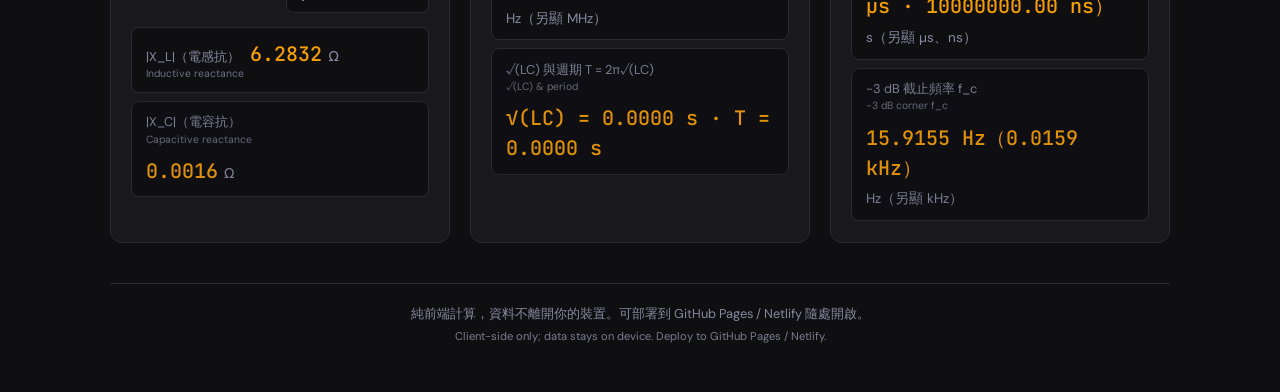
==== commit 76249cb4: "feat: 新增 Board Power Estimator 分頁 Made-with: Cursor" ====
--- a/index.html
+++ b/index.html
@@ -18,6 +18,9 @@
         <a class="header-link" href="antenna_gain_budget.html" target="_blank" rel="noopener">
           Antenna Gain Budget <span class="header-link-sub">RF Link Budget</span>
         </a>
+        <a class="header-link" href="board_power_estimator.html" target="_blank" rel="noopener">
+          Board Power Estimator <span class="header-link-sub">PCB power</span>
+        </a>
       </div>
     </header>
 
